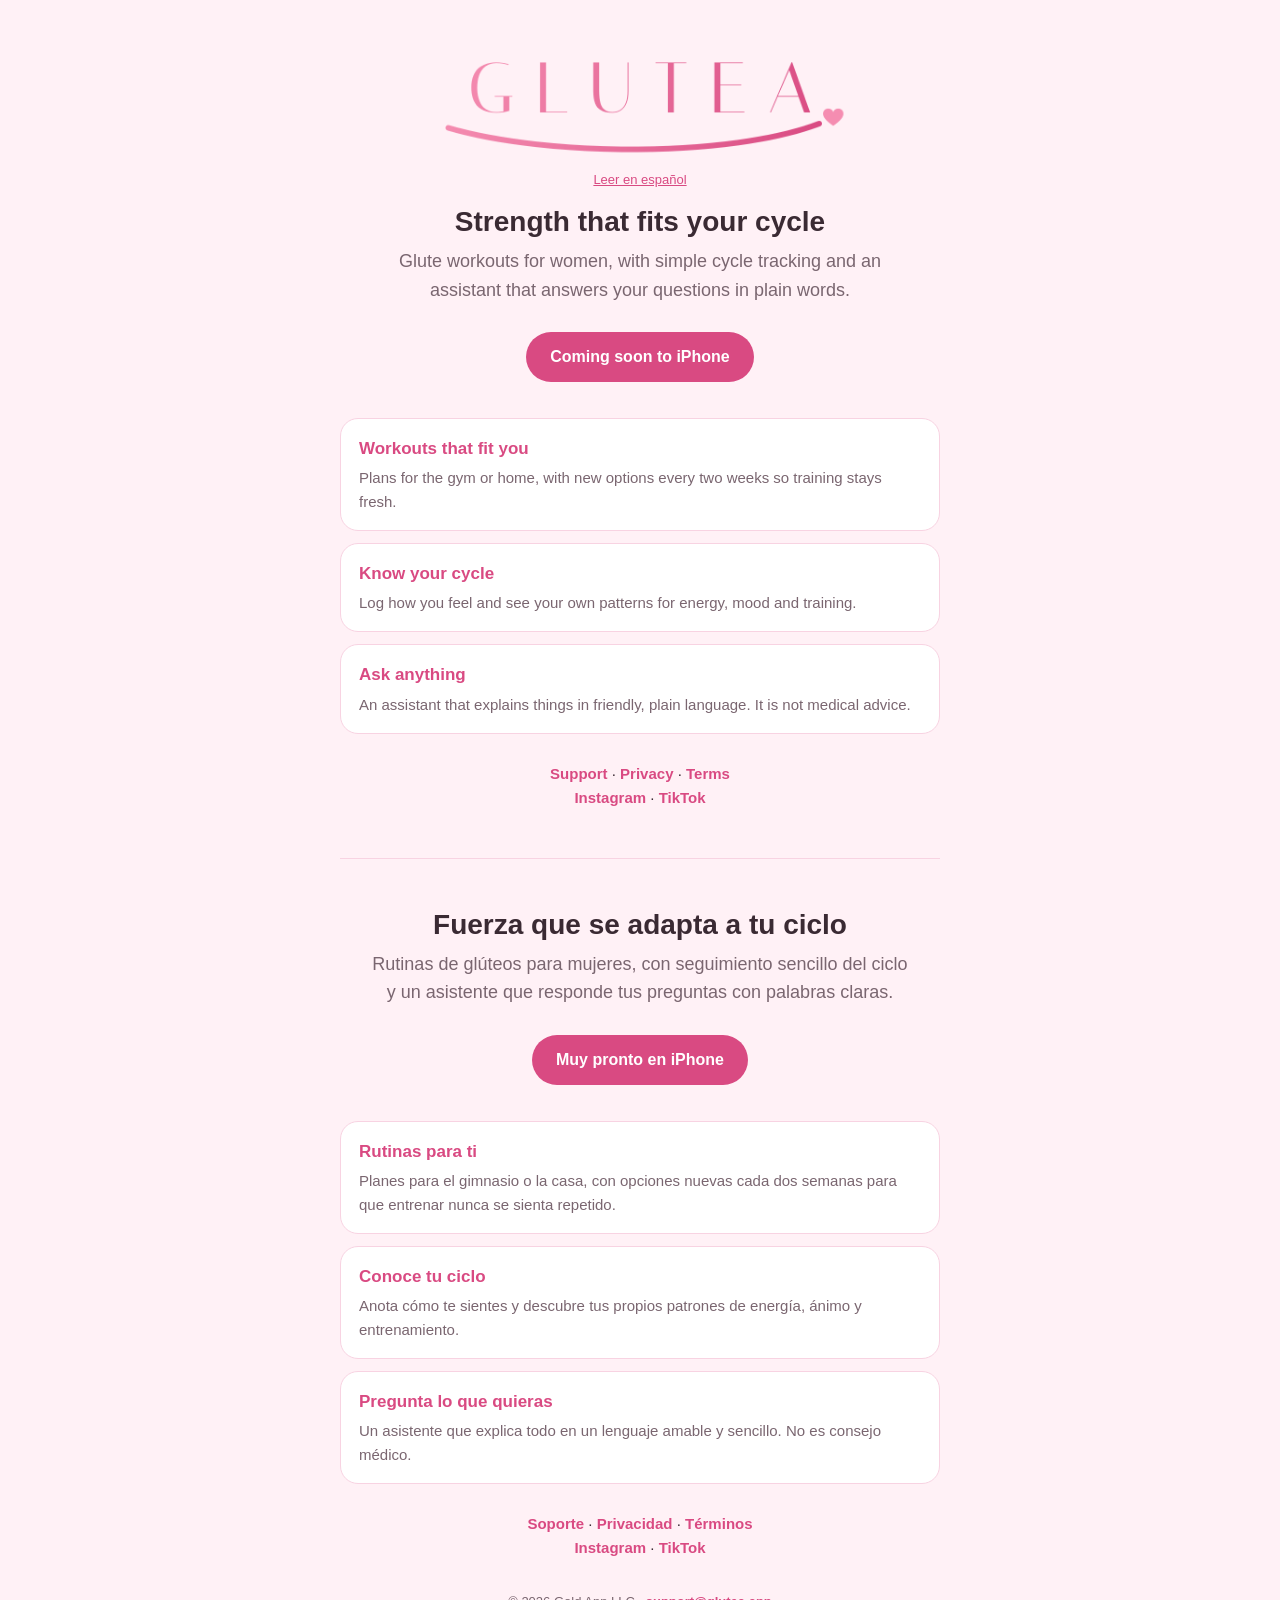
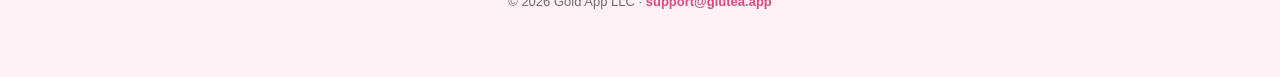
==== index.html @ 40b18356 "Glutea website: landing page, privacy, terms, support Co-Authored-By: Claude Sonnet 5.5 <noreply@ant" ====
<!DOCTYPE html>
<html lang="en">
<head>
<meta charset="utf-8">
<meta name="viewport" content="width=device-width, initial-scale=1">
<title>Glutea · Strength that fits your cycle</title>
<meta name="description" content="Glutea is a glute training app for women, with workouts that fit your cycle, simple tracking and an assistant for your questions. Coming soon to iPhone.">
<link rel="icon" href="/assets/favicon.png">
<link rel="apple-touch-icon" href="/assets/icon.png">
<meta property="og:title" content="Glutea">
<meta property="og:description" content="Strength that fits your cycle. Coming soon to iPhone.">
<meta property="og:image" content="/assets/icon.png">
<style>
  :root { --bg: #FFF1F6; --card: #FFFFFF; --ink: #3A2A33; --muted: #7A6670; --pink: #D94A82; --soft: #F8D3E2; }
  @media (prefers-color-scheme: dark) { :root { --bg: #1B1015; --card: #26161D; --ink: #F7E8EF; --muted: #BFA3B0; --pink: #F58DB1; --soft: #4A2837; } }
  * { box-sizing: border-box; }
  body { margin: 0; background: var(--bg); color: var(--ink); font-family: -apple-system, Helvetica, Arial, sans-serif; line-height: 1.6; }
  main { max-width: 640px; margin: 0 auto; padding: 40px 20px 64px; text-align: center; }
  .logo { width: min(420px, 100%); height: auto; margin: 8px auto 4px; display: block; }
  h1 { font-size: 28px; line-height: 1.25; margin: 12px 0 8px; }
  .lead { color: var(--muted); font-size: 18px; margin: 0 auto 28px; max-width: 30em; }
  .soon { display: inline-block; background: var(--pink); color: #fff; font-weight: 700; padding: 12px 24px; border-radius: 999px; }
  .cards { display: grid; gap: 12px; margin: 36px 0 12px; text-align: left; }
  .card { background: var(--card); border: 1px solid var(--soft); border-radius: 18px; padding: 16px 18px; }
  .card h3 { margin: 0 0 4px; font-size: 17px; color: var(--pink); }
  .card p { margin: 0; color: var(--muted); font-size: 15px; }
  .links { margin-top: 28px; font-size: 15px; }
  .links a, footer a { color: var(--pink); text-decoration: none; font-weight: 600; }
  .links a:hover, footer a:hover { text-decoration: underline; }
  hr { border: none; border-top: 1px solid var(--soft); margin: 48px 0; }
  footer { margin-top: 32px; color: var(--muted); font-size: 13px; }
  .small { color: var(--muted); font-size: 13px; margin-top: 10px; }
</style>
</head>
<body>
<main>
<img class="logo" src="/assets/wordmark.png" alt="Glutea">
<p class="small"><a href="#es" style="color:var(--pink)">Leer en español</a></p>
<h1>Strength that fits your cycle</h1>
<p class="lead">Glute workouts for women, with simple cycle tracking and an assistant that answers your questions in plain words.</p>
<span class="soon">Coming soon to iPhone</span>

<div class="cards">
  <div class="card"><h3>Workouts that fit you</h3><p>Plans for the gym or home, with new options every two weeks so training stays fresh.</p></div>
  <div class="card"><h3>Know your cycle</h3><p>Log how you feel and see your own patterns for energy, mood and training.</p></div>
  <div class="card"><h3>Ask anything</h3><p>An assistant that explains things in friendly, plain language. It is not medical advice.</p></div>
</div>

<div class="links">
  <a href="/support/">Support</a> · <a href="/privacy/">Privacy</a> · <a href="/terms/">Terms</a><br>
  <a href="https://www.instagram.com/glutea.app/">Instagram</a> · <a href="https://www.tiktok.com/@glutea.app">TikTok</a>
</div>

<hr>

<div id="es">
<h1>Fuerza que se adapta a tu ciclo</h1>
<p class="lead">Rutinas de glúteos para mujeres, con seguimiento sencillo del ciclo y un asistente que responde tus preguntas con palabras claras.</p>
<span class="soon">Muy pronto en iPhone</span>

<div class="cards">
  <div class="card"><h3>Rutinas para ti</h3><p>Planes para el gimnasio o la casa, con opciones nuevas cada dos semanas para que entrenar nunca se sienta repetido.</p></div>
  <div class="card"><h3>Conoce tu ciclo</h3><p>Anota cómo te sientes y descubre tus propios patrones de energía, ánimo y entrenamiento.</p></div>
  <div class="card"><h3>Pregunta lo que quieras</h3><p>Un asistente que explica todo en un lenguaje amable y sencillo. No es consejo médico.</p></div>
</div>

<div class="links">
  <a href="/support/">Soporte</a> · <a href="/privacy/">Privacidad</a> · <a href="/terms/">Términos</a><br>
  <a href="https://www.instagram.com/glutea.app/">Instagram</a> · <a href="https://www.tiktok.com/@glutea.app">TikTok</a>
</div>
</div>

<footer>© 2026 Gold App LLC · <a href="mailto:support@glutea.app">support@glutea.app</a></footer>
</main>
</body>
</html>
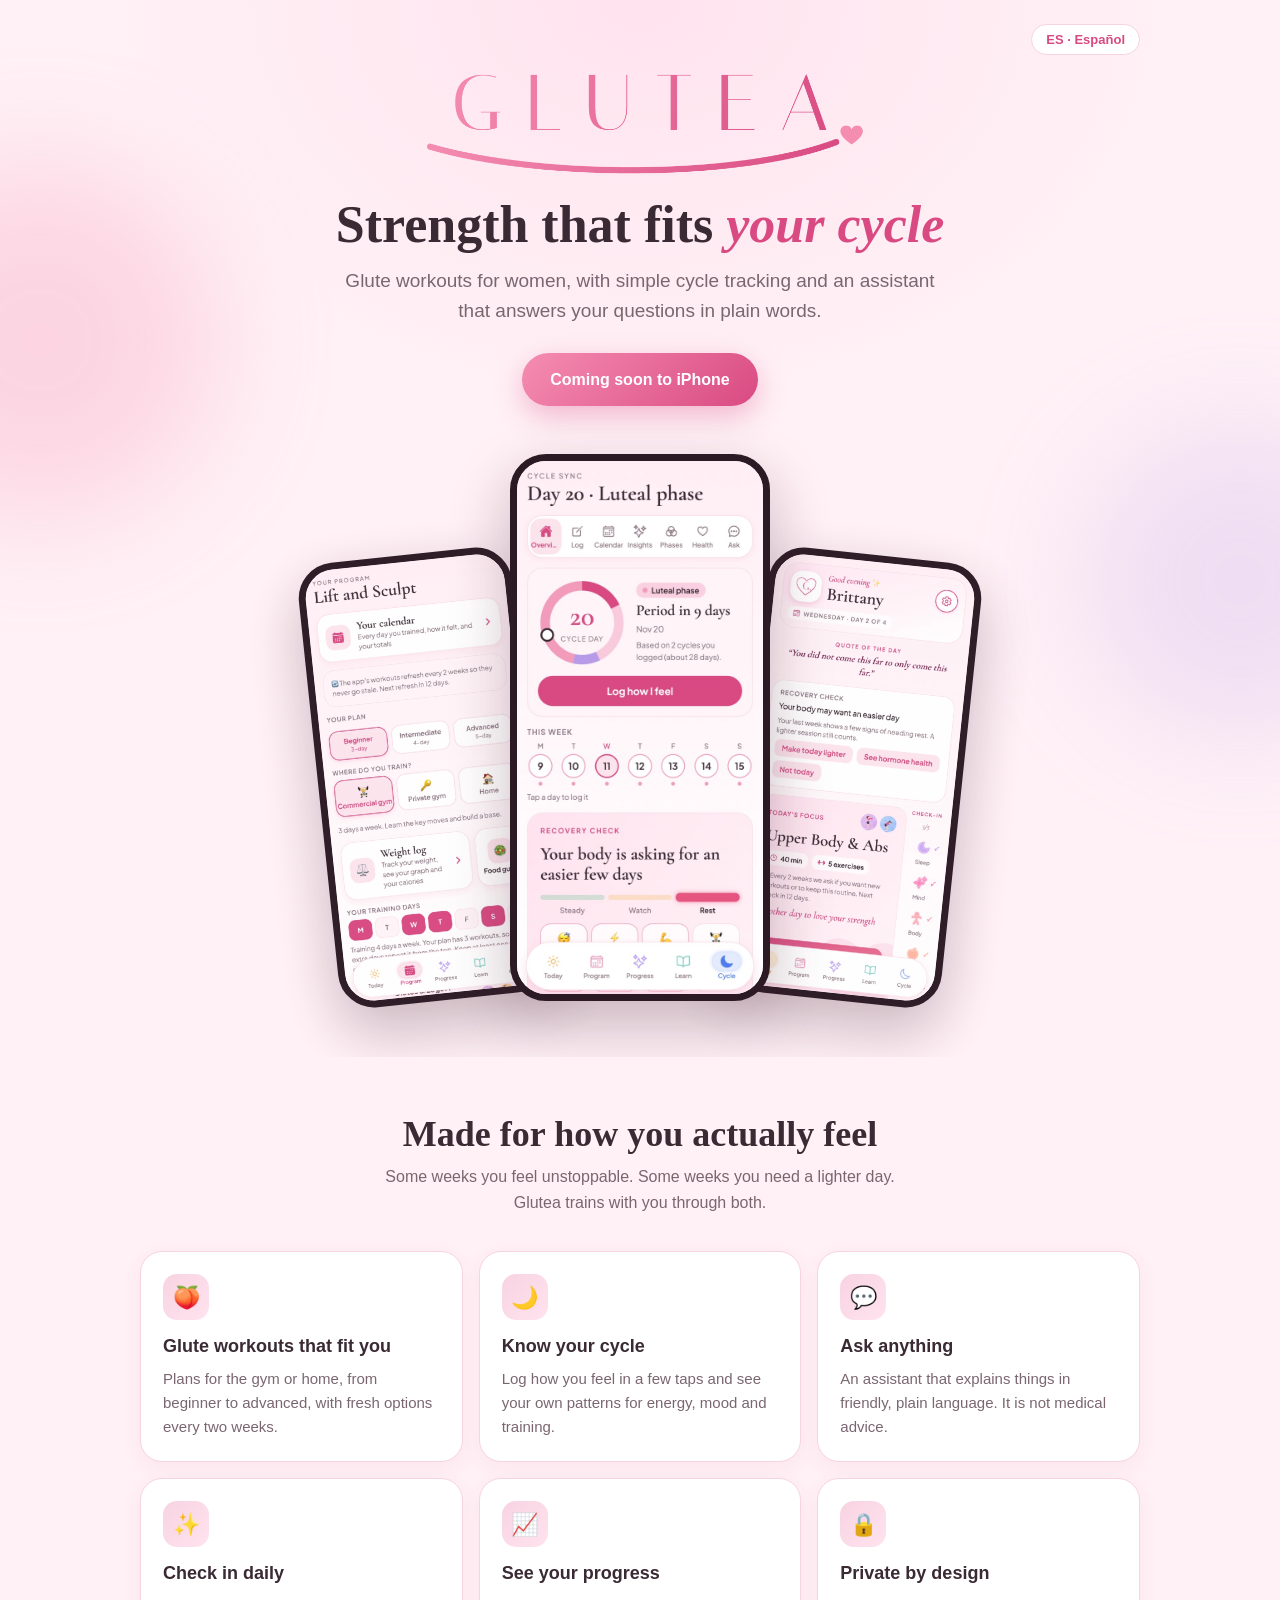
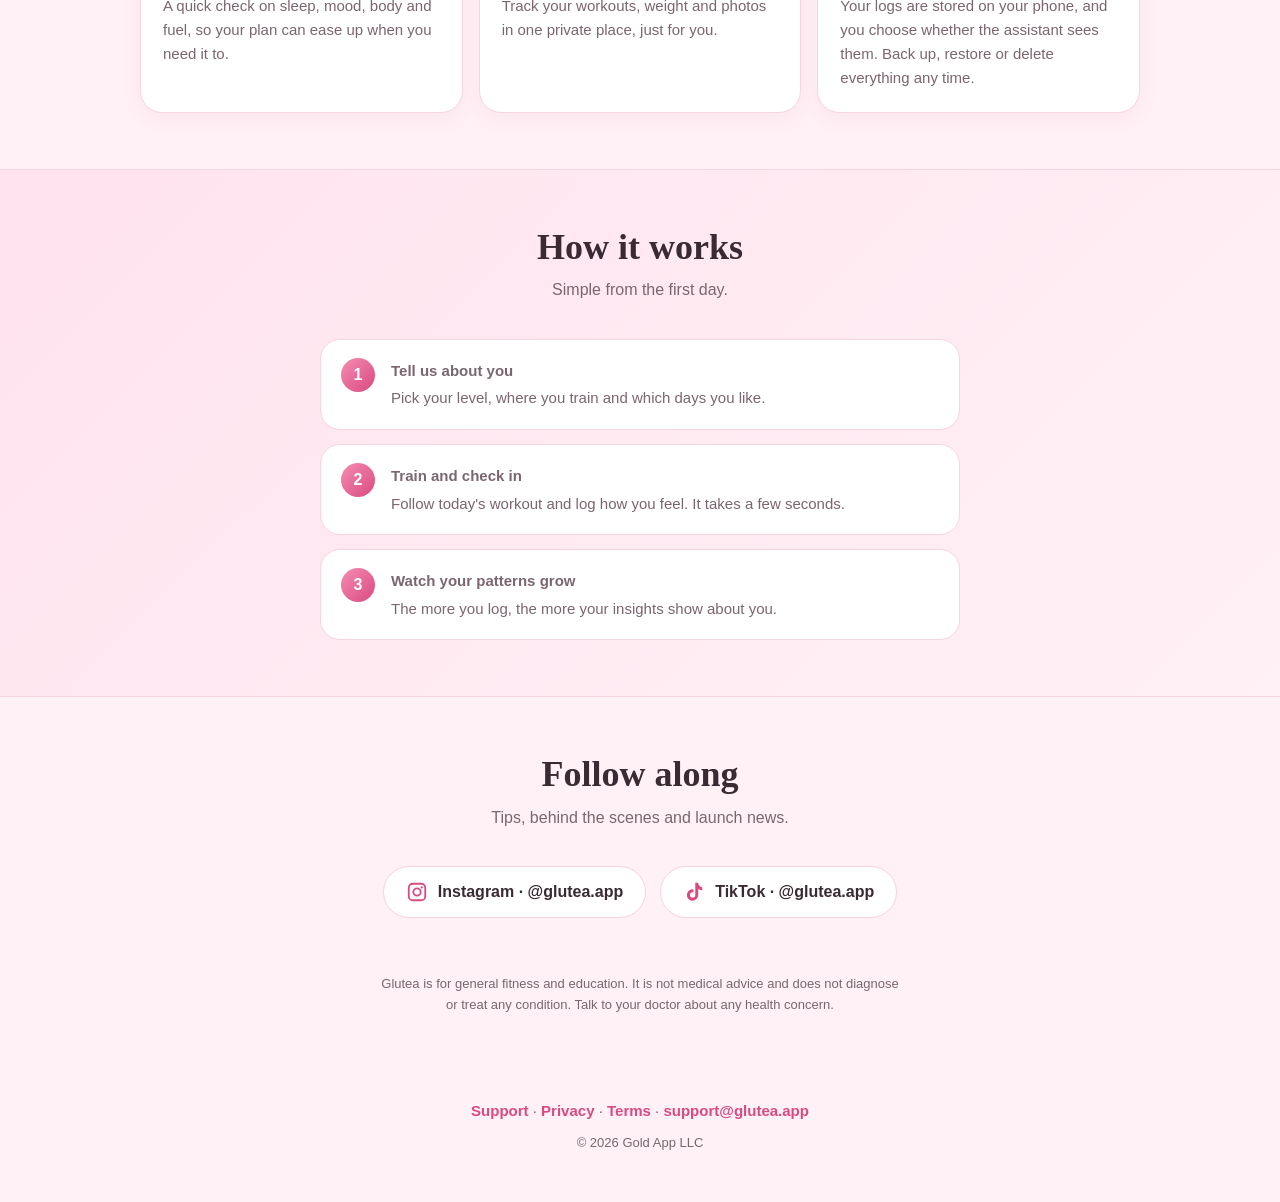
==== commit 9d6ce602: "Redesign landing page: phones, features, how it works, social handles, EN/ES toggle Co-Authored-By: " ====
--- a/index.html
+++ b/index.html
@@ -7,70 +7,166 @@
 <meta name="description" content="Glutea is a glute training app for women, with workouts that fit your cycle, simple tracking and an assistant for your questions. Coming soon to iPhone.">
 <link rel="icon" href="/assets/favicon.png">
 <link rel="apple-touch-icon" href="/assets/icon.png">
-<meta property="og:title" content="Glutea">
-<meta property="og:description" content="Strength that fits your cycle. Coming soon to iPhone.">
-<meta property="og:image" content="/assets/icon.png">
+<meta property="og:title" content="Glutea · Strength that fits your cycle">
+<meta property="og:description" content="Glute workouts that fit your cycle. Coming soon to iPhone.">
+<meta property="og:image" content="https://glutea.app/assets/icon.png">
 <style>
-  :root { --bg: #FFF1F6; --card: #FFFFFF; --ink: #3A2A33; --muted: #7A6670; --pink: #D94A82; --soft: #F8D3E2; }
-  @media (prefers-color-scheme: dark) { :root { --bg: #1B1015; --card: #26161D; --ink: #F7E8EF; --muted: #BFA3B0; --pink: #F58DB1; --soft: #4A2837; } }
+  :root { --bg: #FFF1F6; --bg2: #FFE3EE; --card: #FFFFFF; --ink: #3A2A33; --muted: #7A6670; --pink: #D94A82; --pink2: #F58DB1; --soft: #F8D3E2; --gold: #F2B84B; --frame: #2B1A24; }
+  @media (prefers-color-scheme: dark) { :root { --bg: #1B1015; --bg2: #2A1620; --card: #26161D; --ink: #F7E8EF; --muted: #BFA3B0; --pink: #F58DB1; --pink2: #D94A82; --soft: #4A2837; --frame: #0E070A; } }
   * { box-sizing: border-box; }
-  body { margin: 0; background: var(--bg); color: var(--ink); font-family: -apple-system, Helvetica, Arial, sans-serif; line-height: 1.6; }
-  main { max-width: 640px; margin: 0 auto; padding: 40px 20px 64px; text-align: center; }
-  .logo { width: min(420px, 100%); height: auto; margin: 8px auto 4px; display: block; }
-  h1 { font-size: 28px; line-height: 1.25; margin: 12px 0 8px; }
-  .lead { color: var(--muted); font-size: 18px; margin: 0 auto 28px; max-width: 30em; }
-  .soon { display: inline-block; background: var(--pink); color: #fff; font-weight: 700; padding: 12px 24px; border-radius: 999px; }
-  .cards { display: grid; gap: 12px; margin: 36px 0 12px; text-align: left; }
-  .card { background: var(--card); border: 1px solid var(--soft); border-radius: 18px; padding: 16px 18px; }
-  .card h3 { margin: 0 0 4px; font-size: 17px; color: var(--pink); }
+  html { scroll-behavior: smooth; }
+  body { margin: 0; background: var(--bg); color: var(--ink); font-family: -apple-system, Helvetica, Arial, sans-serif; line-height: 1.6; overflow-x: hidden; }
+  [data-lang="en"] [data-es], [data-lang="es"] [data-en] { display: none !important; }
+  a { color: var(--pink); text-decoration: none; font-weight: 600; }
+  a:hover { text-decoration: underline; }
+  .wrap { max-width: 1040px; margin: 0 auto; padding: 0 20px; }
+
+  .top { display: flex; justify-content: flex-end; padding: 16px 0 0; }
+  .lang { border: 1.5px solid var(--soft); background: var(--card); color: var(--pink); font-weight: 700; font-size: 13px; padding: 7px 14px; border-radius: 999px; cursor: pointer; }
+
+  /* hero */
+  .hero { position: relative; overflow: hidden; text-align: center; padding: 8px 0 56px; background: radial-gradient(60% 55% at 50% 0%, var(--bg2) 0%, transparent 70%); }
+  .hero::before, .hero::after { content: ""; position: absolute; z-index: 0; border-radius: 50%; filter: blur(60px); opacity: .55; pointer-events: none; }
+  .hero::before { width: 360px; height: 360px; background: var(--pink2); left: -140px; top: 160px; opacity: .28; }
+  .hero::after { width: 320px; height: 320px; background: #B89BE8; right: -120px; top: 420px; opacity: .22; }
+  .hero > * { position: relative; z-index: 1; }
+  .wordmark { width: min(460px, 88%); height: auto; display: block; margin: 4px auto 0; }
+  h1 { font-family: "Iowan Old Style", Georgia, "Times New Roman", serif; font-weight: 600; font-size: clamp(32px, 6vw, 52px); line-height: 1.12; margin: 14px auto 12px; max-width: 14em; }
+  h1 em { color: var(--pink); font-style: italic; }
+  .lead { color: var(--muted); font-size: 19px; max-width: 32em; margin: 0 auto 26px; }
+  .soon { display: inline-block; background: linear-gradient(135deg, var(--pink2), var(--pink)); color: #fff; font-weight: 700; padding: 14px 28px; border-radius: 999px; box-shadow: 0 10px 28px rgba(217, 74, 130, .35); }
+  .soon small { display: block; font-weight: 500; opacity: .9; font-size: 12px; }
+
+  /* phones */
+  .phones { display: flex; justify-content: center; align-items: flex-end; gap: 0; margin: 48px auto 0; }
+  .phone { position: relative; width: min(30vw, 260px); border: 7px solid var(--frame); border-radius: 36px; overflow: hidden; background: var(--bg); box-shadow: 0 24px 60px rgba(60, 20, 40, .28); }
+  .phone img { display: block; width: 100%; height: auto; }
+  .phone.side { width: min(25vw, 214px); opacity: .98; }
+  .phone.left { transform: translateX(22px) rotate(-6deg); }
+  .phone.right { transform: translateX(-22px) rotate(6deg); }
+  .phone.mid { z-index: 2; }
+  .float { animation: float 7s ease-in-out infinite; }
+  @keyframes float { 0%, 100% { translate: 0 0; } 50% { translate: 0 -10px; } }
+
+  .hearts { position: absolute; inset: 0; overflow: hidden; pointer-events: none; z-index: 0; }
+  .hearts span { position: absolute; bottom: -30px; color: var(--pink2); opacity: 0; font-size: 18px; animation: rise 12s linear infinite; }
+  .hearts span:nth-child(1) { left: 8%; animation-delay: 0s; } .hearts span:nth-child(2) { left: 22%; animation-delay: 3s; font-size: 14px; }
+  .hearts span:nth-child(3) { left: 40%; animation-delay: 7s; font-size: 22px; } .hearts span:nth-child(4) { left: 62%; animation-delay: 2s; }
+  .hearts span:nth-child(5) { left: 78%; animation-delay: 5s; font-size: 15px; } .hearts span:nth-child(6) { left: 92%; animation-delay: 9s; }
+  @keyframes rise { 0% { transform: translateY(0) rotate(-8deg); opacity: 0; } 15% { opacity: .5; } 100% { transform: translateY(-640px) rotate(10deg); opacity: 0; } }
+
+  /* sections */
+  section { padding: 56px 0; }
+  h2 { font-family: "Iowan Old Style", Georgia, serif; font-weight: 600; font-size: clamp(26px, 4.4vw, 36px); line-height: 1.2; text-align: center; margin: 0 0 8px; }
+  .sub { text-align: center; color: var(--muted); margin: 0 auto 36px; max-width: 32em; }
+  .grid { display: grid; grid-template-columns: repeat(auto-fit, minmax(240px, 1fr)); gap: 16px; }
+  .card { background: var(--card); border: 1px solid var(--soft); border-radius: 22px; padding: 22px; box-shadow: 0 6px 20px rgba(217, 74, 130, .07); transition: transform .25s ease, box-shadow .25s ease; }
+  .card:hover { transform: translateY(-4px); box-shadow: 0 14px 30px rgba(217, 74, 130, .16); }
+  .ico { width: 46px; height: 46px; border-radius: 14px; display: grid; place-items: center; background: linear-gradient(135deg, var(--soft), var(--bg2)); font-size: 22px; margin-bottom: 12px; }
+  .card h3 { margin: 0 0 6px; font-size: 18px; }
   .card p { margin: 0; color: var(--muted); font-size: 15px; }
-  .links { margin-top: 28px; font-size: 15px; }
-  .links a, footer a { color: var(--pink); text-decoration: none; font-weight: 600; }
-  .links a:hover, footer a:hover { text-decoration: underline; }
-  hr { border: none; border-top: 1px solid var(--soft); margin: 48px 0; }
-  footer { margin-top: 32px; color: var(--muted); font-size: 13px; }
-  .small { color: var(--muted); font-size: 13px; margin-top: 10px; }
+
+  .steps { counter-reset: s; display: grid; gap: 14px; max-width: 640px; margin: 0 auto; }
+  .step { display: flex; gap: 16px; align-items: flex-start; background: var(--card); border: 1px solid var(--soft); border-radius: 20px; padding: 18px 20px; }
+  .step::before { counter-increment: s; content: counter(s); flex: none; width: 34px; height: 34px; border-radius: 50%; display: grid; place-items: center; background: linear-gradient(135deg, var(--pink2), var(--pink)); color: #fff; font-weight: 700; }
+  .step b { display: block; margin-bottom: 2px; }
+  .step span { color: var(--muted); font-size: 15px; }
+
+  .band { background: linear-gradient(135deg, var(--bg2), var(--bg)); border-top: 1px solid var(--soft); border-bottom: 1px solid var(--soft); }
+  .social { display: flex; justify-content: center; flex-wrap: wrap; gap: 14px; margin-top: 8px; }
+  .chip { display: inline-flex; align-items: center; gap: 10px; background: var(--card); border: 1.5px solid var(--soft); border-radius: 999px; padding: 12px 22px; color: var(--ink); font-weight: 700; transition: transform .2s, border-color .2s; }
+  .chip:hover { transform: translateY(-2px); border-color: var(--pink); text-decoration: none; }
+  .chip svg { width: 22px; height: 22px; fill: var(--pink); }
+  .note { text-align: center; color: var(--muted); font-size: 13px; max-width: 40em; margin: 0 auto; }
+
+  footer { text-align: center; padding: 28px 20px 48px; color: var(--muted); font-size: 13px; }
+  footer .links { margin-bottom: 10px; font-size: 15px; }
+
+  .reveal { opacity: 0; transform: translateY(22px); transition: opacity .7s ease, transform .7s ease; }
+  .reveal.in { opacity: 1; transform: none; }
+  @media (prefers-reduced-motion: reduce) { .float, .hearts span { animation: none !important; } .reveal { opacity: 1; transform: none; transition: none; } html { scroll-behavior: auto; } }
+  @media (max-width: 560px) { .phone { width: 36vw; border-width: 5px; border-radius: 26px; } .phone.side { width: 28vw; } .phone.left { transform: translateX(14px) rotate(-5deg); } .phone.right { transform: translateX(-14px) rotate(5deg); } .lead { font-size: 17px; } }
 </style>
 </head>
-<body>
-<main>
-<img class="logo" src="/assets/wordmark.png" alt="Glutea">
-<p class="small"><a href="#es" style="color:var(--pink)">Leer en español</a></p>
-<h1>Strength that fits your cycle</h1>
-<p class="lead">Glute workouts for women, with simple cycle tracking and an assistant that answers your questions in plain words.</p>
-<span class="soon">Coming soon to iPhone</span>
+<body data-lang="en">
 
-<div class="cards">
-  <div class="card"><h3>Workouts that fit you</h3><p>Plans for the gym or home, with new options every two weeks so training stays fresh.</p></div>
-  <div class="card"><h3>Know your cycle</h3><p>Log how you feel and see your own patterns for energy, mood and training.</p></div>
-  <div class="card"><h3>Ask anything</h3><p>An assistant that explains things in friendly, plain language. It is not medical advice.</p></div>
+<div class="hero">
+  <div class="hearts" aria-hidden="true"><span>♥</span><span>♥</span><span>♥</span><span>♥</span><span>♥</span><span>♥</span></div>
+  <div class="wrap">
+    <div class="top"><button class="lang" id="lang" type="button" aria-label="Change language">ES · Español</button></div>
+    <img class="wordmark" src="/assets/wordmark.png" alt="Glutea">
+    <h1><span data-en>Strength that fits <em>your cycle</em></span><span data-es>Fuerza que se adapta a <em>tu ciclo</em></span></h1>
+    <p class="lead"><span data-en>Glute workouts for women, with simple cycle tracking and an assistant that answers your questions in plain words.</span><span data-es>Rutinas de glúteos para mujeres, con seguimiento sencillo del ciclo y un asistente que responde tus preguntas con palabras claras.</span></p>
+    <span class="soon"><span data-en>Coming soon to iPhone</span><span data-es>Muy pronto en iPhone</span></span>
+
+    <div class="phones">
+      <div class="phone side left float" style="animation-delay:.6s"><img data-en src="/assets/shots/program.jpg" alt="The Glutea program screen"><img data-es src="/assets/shots/program-es.jpg" alt="La pantalla de programa de Glutea"></div>
+      <div class="phone mid float"><img data-en src="/assets/shots/cycle.jpg" alt="The Glutea cycle screen showing the day and phase"><img data-es src="/assets/shots/cycle-es.jpg" alt="La pantalla del ciclo de Glutea con el día y la fase"></div>
+      <div class="phone side right float" style="animation-delay:1.2s"><img data-en src="/assets/shots/today.jpg" alt="The Glutea Today screen"><img data-es src="/assets/shots/today-es.jpg" alt="La pantalla de hoy de Glutea"></div>
+    </div>
+  </div>
 </div>
 
-<div class="links">
-  <a href="/support/">Support</a> · <a href="/privacy/">Privacy</a> · <a href="/terms/">Terms</a><br>
-  <a href="https://www.instagram.com/glutea.app/">Instagram</a> · <a href="https://www.tiktok.com/@glutea.app">TikTok</a>
-</div>
+<section>
+  <div class="wrap">
+    <h2 class="reveal"><span data-en>Made for how you actually feel</span><span data-es>Hecha para cómo te sientes de verdad</span></h2>
+    <p class="sub reveal"><span data-en>Some weeks you feel unstoppable. Some weeks you need a lighter day. Glutea trains with you through both.</span><span data-es>Hay semanas en que te sientes imparable y otras en que necesitas un día más suave. Glutea entrena contigo en ambas.</span></p>
+    <div class="grid">
+      <div class="card reveal"><div class="ico">🍑</div><h3><span data-en>Glute workouts that fit you</span><span data-es>Rutinas de glúteos para ti</span></h3><p><span data-en>Plans for the gym or home, from beginner to advanced, with fresh options every two weeks.</span><span data-es>Planes para el gimnasio o la casa, de principiante a avanzado, con opciones nuevas cada dos semanas.</span></p></div>
+      <div class="card reveal"><div class="ico">🌙</div><h3><span data-en>Know your cycle</span><span data-es>Conoce tu ciclo</span></h3><p><span data-en>Log how you feel in a few taps and see your own patterns for energy, mood and training.</span><span data-es>Anota cómo te sientes en unos toques y descubre tus propios patrones de energía, ánimo y entrenamiento.</span></p></div>
+      <div class="card reveal"><div class="ico">💬</div><h3><span data-en>Ask anything</span><span data-es>Pregunta lo que quieras</span></h3><p><span data-en>An assistant that explains things in friendly, plain language. It is not medical advice.</span><span data-es>Un asistente que explica todo en un lenguaje amable y sencillo. No es consejo médico.</span></p></div>
+      <div class="card reveal"><div class="ico">✨</div><h3><span data-en>Check in daily</span><span data-es>Revisa tu día</span></h3><p><span data-en>A quick check on sleep, mood, body and fuel, so your plan can ease up when you need it to.</span><span data-es>Un repaso rápido de sueño, ánimo, cuerpo y comida, para que tu plan baje el ritmo cuando lo necesites.</span></p></div>
+      <div class="card reveal"><div class="ico">📈</div><h3><span data-en>See your progress</span><span data-es>Mira tu progreso</span></h3><p><span data-en>Track your workouts, weight and photos in one private place, just for you.</span><span data-es>Sigue tus entrenamientos, tu peso y tus fotos en un lugar privado, solo para ti.</span></p></div>
+      <div class="card reveal"><div class="ico">🔒</div><h3><span data-en>Private by design</span><span data-es>Privada por diseño</span></h3><p><span data-en>Your logs are stored on your phone, and you choose whether the assistant sees them. Back up, restore or delete everything any time.</span><span data-es>Tus registros se guardan en tu teléfono y tú decides si el asistente los ve. Respalda, restaura o borra todo cuando quieras.</span></p></div>
+    </div>
+  </div>
+</section>
 
-<hr>
+<section class="band">
+  <div class="wrap">
+    <h2 class="reveal"><span data-en>How it works</span><span data-es>Cómo funciona</span></h2>
+    <p class="sub reveal"><span data-en>Simple from the first day.</span><span data-es>Sencilla desde el primer día.</span></p>
+    <div class="steps">
+      <div class="step reveal"><div><b><span data-en>Tell us about you</span><span data-es>Cuéntanos de ti</span></b><span><span data-en>Pick your level, where you train and which days you like.</span><span data-es>Elige tu nivel, dónde entrenas y qué días prefieres.</span></span></div></div>
+      <div class="step reveal"><div><b><span data-en>Train and check in</span><span data-es>Entrena y revisa tu día</span></b><span><span data-en>Follow today's workout and log how you feel. It takes a few seconds.</span><span data-es>Sigue el entrenamiento de hoy y anota cómo te sientes. Toma unos segundos.</span></span></div></div>
+      <div class="step reveal"><div><b><span data-en>Watch your patterns grow</span><span data-es>Mira crecer tus patrones</span></b><span><span data-en>The more you log, the more your insights show about you.</span><span data-es>Mientras más anotas, más te muestran tus resultados.</span></span></div></div>
+    </div>
+  </div>
+</section>
 
-<div id="es">
-<h1>Fuerza que se adapta a tu ciclo</h1>
-<p class="lead">Rutinas de glúteos para mujeres, con seguimiento sencillo del ciclo y un asistente que responde tus preguntas con palabras claras.</p>
-<span class="soon">Muy pronto en iPhone</span>
+<section>
+  <div class="wrap">
+    <h2 class="reveal"><span data-en>Follow along</span><span data-es>Síguenos</span></h2>
+    <p class="sub reveal"><span data-en>Tips, behind the scenes and launch news.</span><span data-es>Consejos, detrás de cámaras y noticias del lanzamiento.</span></p>
+    <div class="social reveal">
+      <a class="chip" href="https://www.instagram.com/glutea.app/" aria-label="Instagram @glutea.app"><svg viewBox="0 0 24 24" aria-hidden="true"><path d="M7.5 2h9A5.5 5.5 0 0 1 22 7.5v9a5.5 5.5 0 0 1-5.5 5.5h-9A5.5 5.5 0 0 1 2 16.5v-9A5.5 5.5 0 0 1 7.5 2Zm0 2A3.5 3.5 0 0 0 4 7.5v9A3.5 3.5 0 0 0 7.5 20h9a3.5 3.5 0 0 0 3.5-3.5v-9A3.5 3.5 0 0 0 16.5 4h-9ZM12 7a5 5 0 1 1 0 10 5 5 0 0 1 0-10Zm0 2a3 3 0 1 0 0 6 3 3 0 0 0 0-6Zm5.2-3.2a1.2 1.2 0 1 1 0 2.4 1.2 1.2 0 0 1 0-2.4Z"/></svg>Instagram · @glutea.app</a>
+      <a class="chip" href="https://www.tiktok.com/@glutea.app" aria-label="TikTok @glutea.app"><svg viewBox="0 0 24 24" aria-hidden="true"><path d="M16.6 2h-3.2v13.2a2.9 2.9 0 1 1-2.9-2.9c.3 0 .6 0 .9.1V9.1a6.2 6.2 0 1 0 5.2 6.1V8.6a7.8 7.8 0 0 0 4.4 1.4V6.8a4.6 4.6 0 0 1-4.4-4.8Z"/></svg>TikTok · @glutea.app</a>
+    </div>
+  </div>
+</section>
 
-<div class="cards">
-  <div class="card"><h3>Rutinas para ti</h3><p>Planes para el gimnasio o la casa, con opciones nuevas cada dos semanas para que entrenar nunca se sienta repetido.</p></div>
-  <div class="card"><h3>Conoce tu ciclo</h3><p>Anota cómo te sientes y descubre tus propios patrones de energía, ánimo y entrenamiento.</p></div>
-  <div class="card"><h3>Pregunta lo que quieras</h3><p>Un asistente que explica todo en un lenguaje amable y sencillo. No es consejo médico.</p></div>
-</div>
+<section style="padding-top:0">
+  <div class="wrap"><p class="note"><span data-en>Glutea is for general fitness and education. It is not medical advice and does not diagnose or treat any condition. Talk to your doctor about any health concern.</span><span data-es>Glutea es para ejercicio general y educación. No es consejo médico y no diagnostica ni trata ninguna condición. Habla con tu médico sobre cualquier inquietud de salud.</span></p></div>
+</section>
 
-<div class="links">
-  <a href="/support/">Soporte</a> · <a href="/privacy/">Privacidad</a> · <a href="/terms/">Términos</a><br>
-  <a href="https://www.instagram.com/glutea.app/">Instagram</a> · <a href="https://www.tiktok.com/@glutea.app">TikTok</a>
-</div>
-</div>
+<footer>
+  <div class="links"><a href="/support/"><span data-en>Support</span><span data-es>Soporte</span></a> · <a href="/privacy/"><span data-en>Privacy</span><span data-es>Privacidad</span></a> · <a href="/terms/"><span data-en>Terms</span><span data-es>Términos</span></a> · <a href="mailto:support@glutea.app">support@glutea.app</a></div>
+  © 2026 Gold App LLC
+</footer>
 
-<footer>© 2026 Gold App LLC · <a href="mailto:support@glutea.app">support@glutea.app</a></footer>
-</main>
+<script>
+  (function () {
+    var body = document.body, btn = document.getElementById('lang');
+    function set(l) { body.setAttribute('data-lang', l); document.documentElement.lang = l; btn.textContent = l === 'en' ? 'ES · Español' : 'EN · English'; try { localStorage.setItem('glutea-lang', l); } catch (e) {} }
+    var saved = null; try { saved = localStorage.getItem('glutea-lang'); } catch (e) {}
+    set(saved || ((navigator.language || 'en').toLowerCase().indexOf('es') === 0 ? 'es' : 'en'));
+    btn.addEventListener('click', function () { set(body.getAttribute('data-lang') === 'en' ? 'es' : 'en'); });
+    var els = document.querySelectorAll('.reveal');
+    if ('IntersectionObserver' in window) {
+      var io = new IntersectionObserver(function (es) { es.forEach(function (e) { if (e.isIntersecting) { e.target.classList.add('in'); io.unobserve(e.target); } }); }, { threshold: 0.12 });
+      els.forEach(function (el) { io.observe(el); });
+    } else { els.forEach(function (el) { el.classList.add('in'); }); }
+  })();
+</script>
 </body>
 </html>
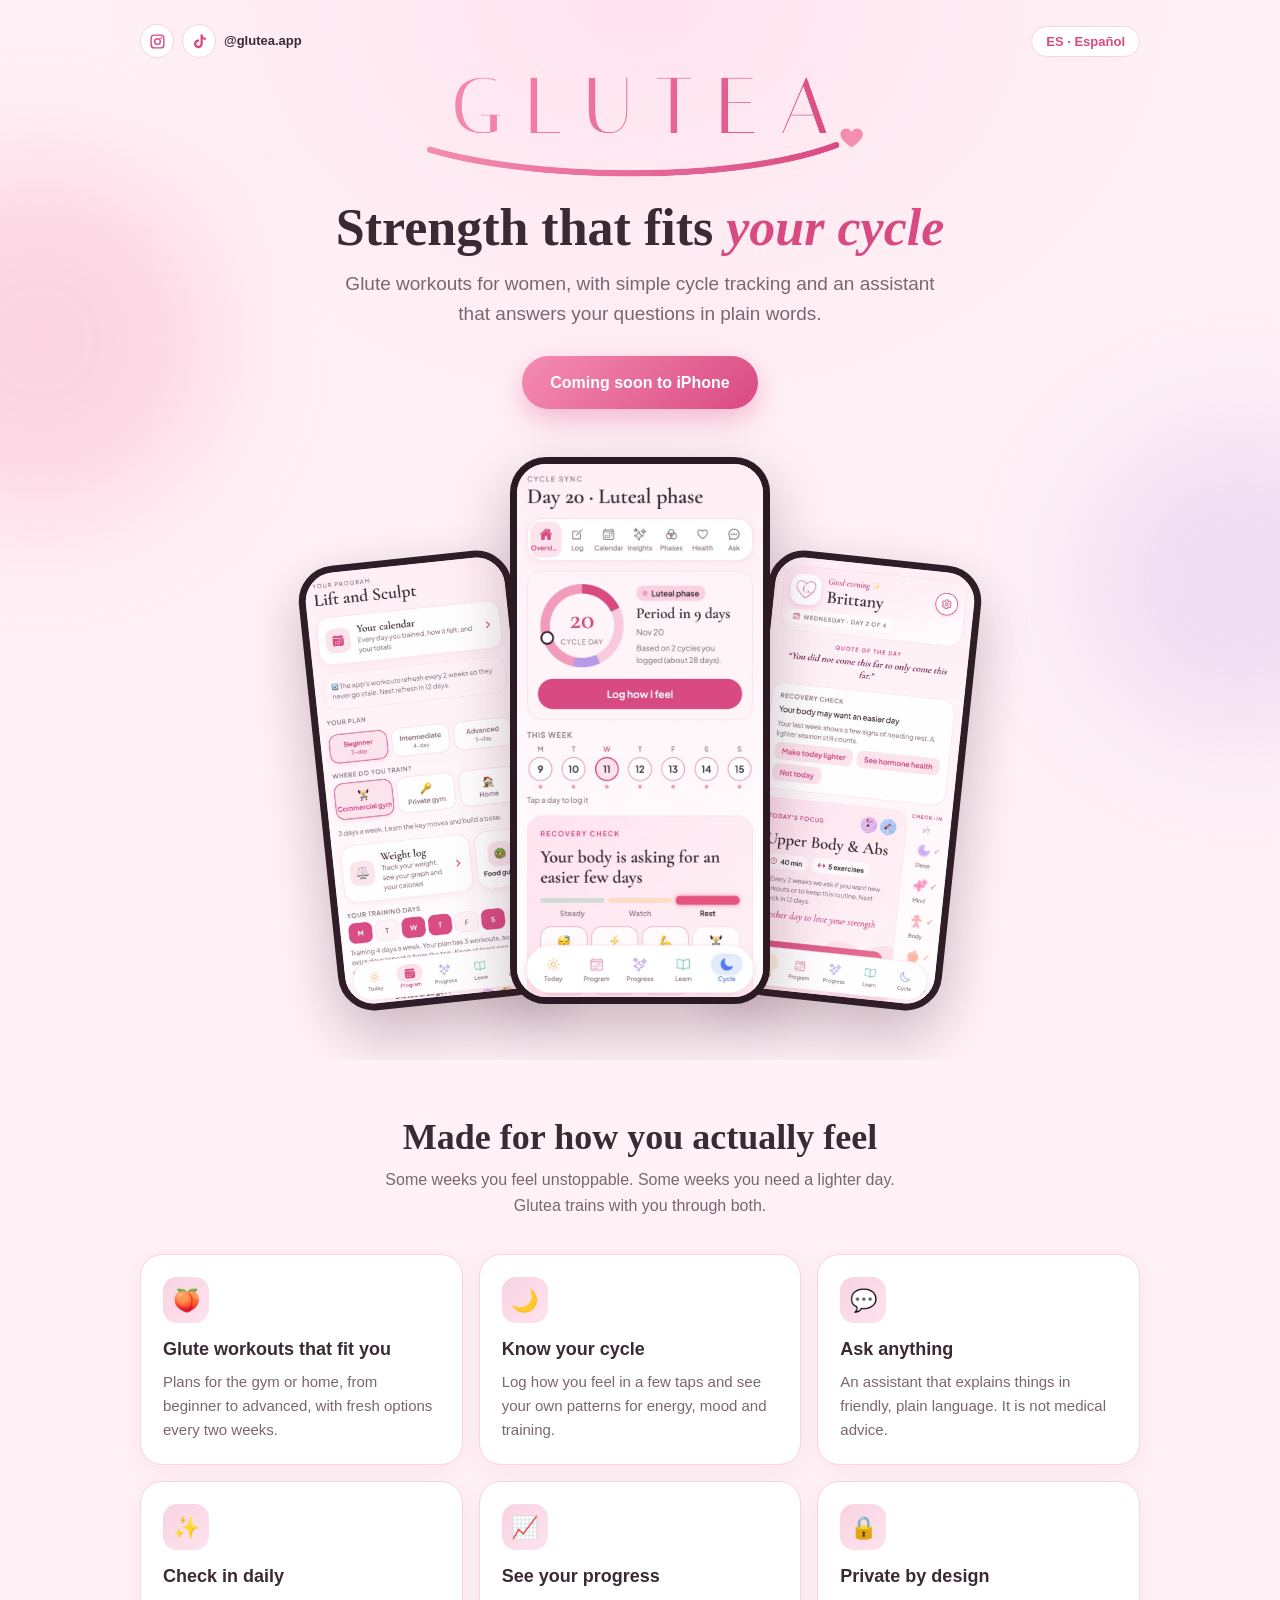
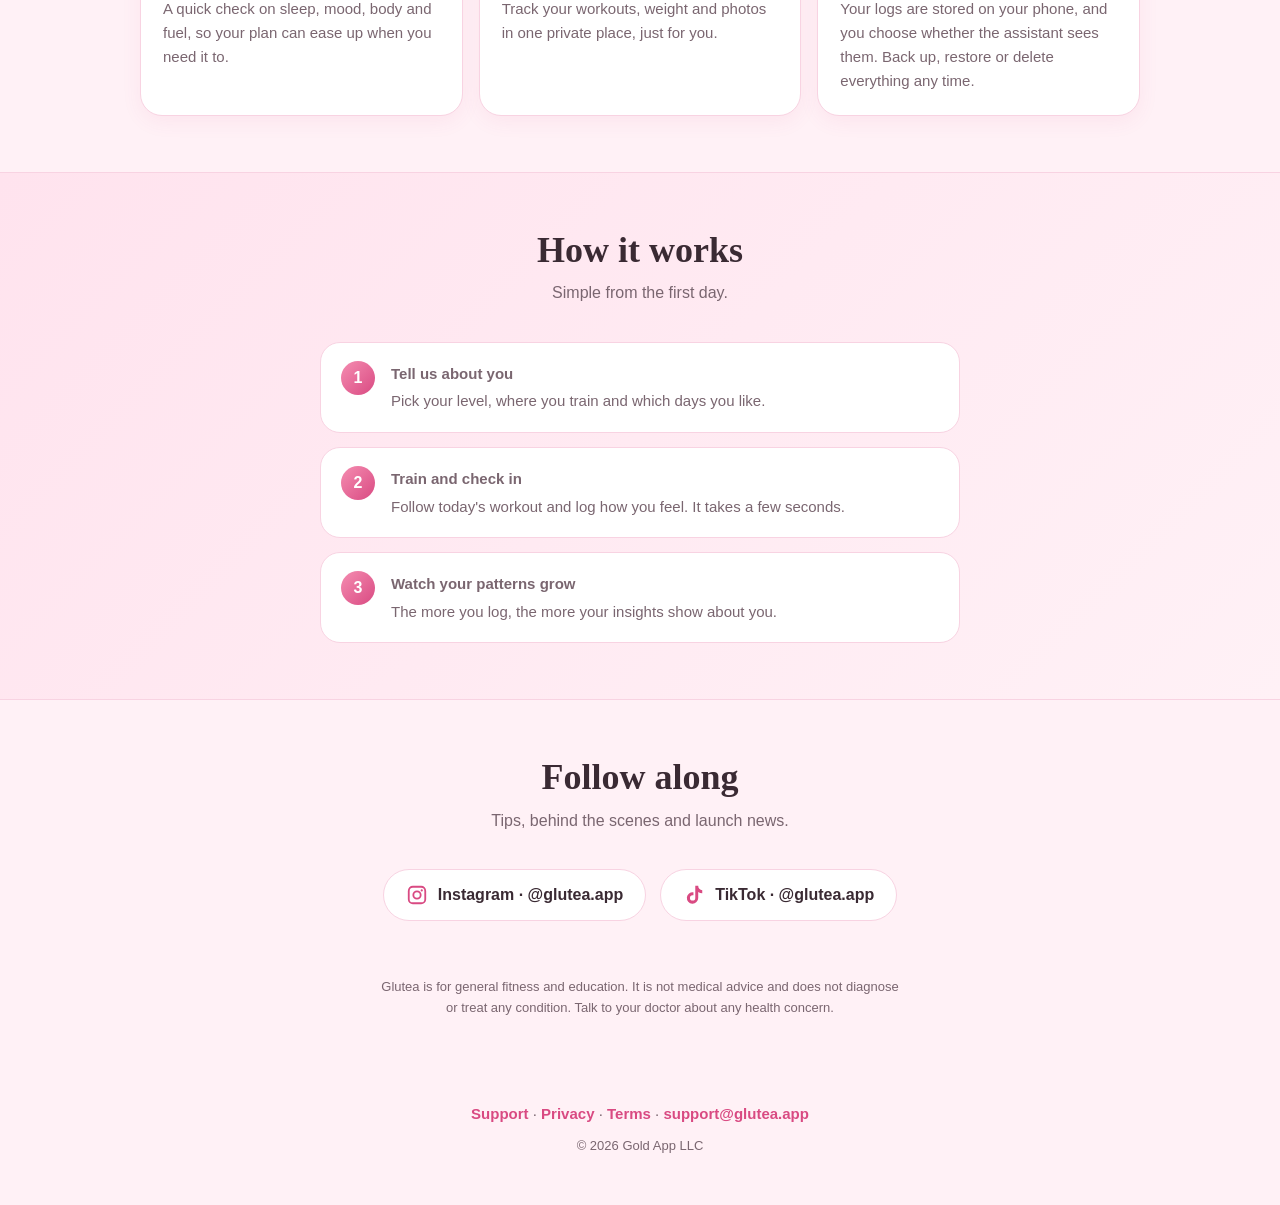
==== commit 2ee21120: "Instagram and TikTok handles at the top left Co-Authored-By: Claude Sonnet 5.5 <noreply@anthropic.co" ====
--- a/index.html
+++ b/index.html
@@ -21,7 +21,12 @@
   a:hover { text-decoration: underline; }
   .wrap { max-width: 1040px; margin: 0 auto; padding: 0 20px; }
 
-  .top { display: flex; justify-content: flex-end; padding: 16px 0 0; }
+  .top { display: flex; justify-content: space-between; align-items: center; gap: 10px; padding: 16px 0 0; }
+  .top-social { display: flex; align-items: center; gap: 8px; }
+  .top-social a { display: grid; place-items: center; width: 34px; height: 34px; border-radius: 50%; background: var(--card); border: 1.5px solid var(--soft); transition: transform .2s, border-color .2s; }
+  .top-social a:hover { transform: translateY(-2px); border-color: var(--pink); text-decoration: none; }
+  .top-social svg { width: 17px; height: 17px; fill: var(--pink); }
+  .top-social .handle { font-weight: 700; font-size: 13px; color: var(--ink); }
   .lang { border: 1.5px solid var(--soft); background: var(--card); color: var(--pink); font-weight: 700; font-size: 13px; padding: 7px 14px; border-radius: 999px; cursor: pointer; }
 
   /* hero */
@@ -93,7 +98,7 @@
 <div class="hero">
   <div class="hearts" aria-hidden="true"><span>♥</span><span>♥</span><span>♥</span><span>♥</span><span>♥</span><span>♥</span></div>
   <div class="wrap">
-    <div class="top"><button class="lang" id="lang" type="button" aria-label="Change language">ES · Español</button></div>
+    <div class="top"><div class="top-social"><a href="https://www.instagram.com/glutea.app/" aria-label="Instagram @glutea.app"><svg viewBox="0 0 24 24" aria-hidden="true"><path d="M7.5 2h9A5.5 5.5 0 0 1 22 7.5v9a5.5 5.5 0 0 1-5.5 5.5h-9A5.5 5.5 0 0 1 2 16.5v-9A5.5 5.5 0 0 1 7.5 2Zm0 2A3.5 3.5 0 0 0 4 7.5v9A3.5 3.5 0 0 0 7.5 20h9a3.5 3.5 0 0 0 3.5-3.5v-9A3.5 3.5 0 0 0 16.5 4h-9ZM12 7a5 5 0 1 1 0 10 5 5 0 0 1 0-10Zm0 2a3 3 0 1 0 0 6 3 3 0 0 0 0-6Zm5.2-3.2a1.2 1.2 0 1 1 0 2.4 1.2 1.2 0 0 1 0-2.4Z"/></svg></a><a href="https://www.tiktok.com/@glutea.app" aria-label="TikTok @glutea.app"><svg viewBox="0 0 24 24" aria-hidden="true"><path d="M16.6 2h-3.2v13.2a2.9 2.9 0 1 1-2.9-2.9c.3 0 .6 0 .9.1V9.1a6.2 6.2 0 1 0 5.2 6.1V8.6a7.8 7.8 0 0 0 4.4 1.4V6.8a4.6 4.6 0 0 1-4.4-4.8Z"/></svg></a><span class="handle">@glutea.app</span></div><button class="lang" id="lang" type="button" aria-label="Change language">ES · Español</button></div>
     <img class="wordmark" src="/assets/wordmark.png" alt="Glutea">
     <h1><span data-en>Strength that fits <em>your cycle</em></span><span data-es>Fuerza que se adapta a <em>tu ciclo</em></span></h1>
     <p class="lead"><span data-en>Glute workouts for women, with simple cycle tracking and an assistant that answers your questions in plain words.</span><span data-es>Rutinas de glúteos para mujeres, con seguimiento sencillo del ciclo y un asistente que responde tus preguntas con palabras claras.</span></p>
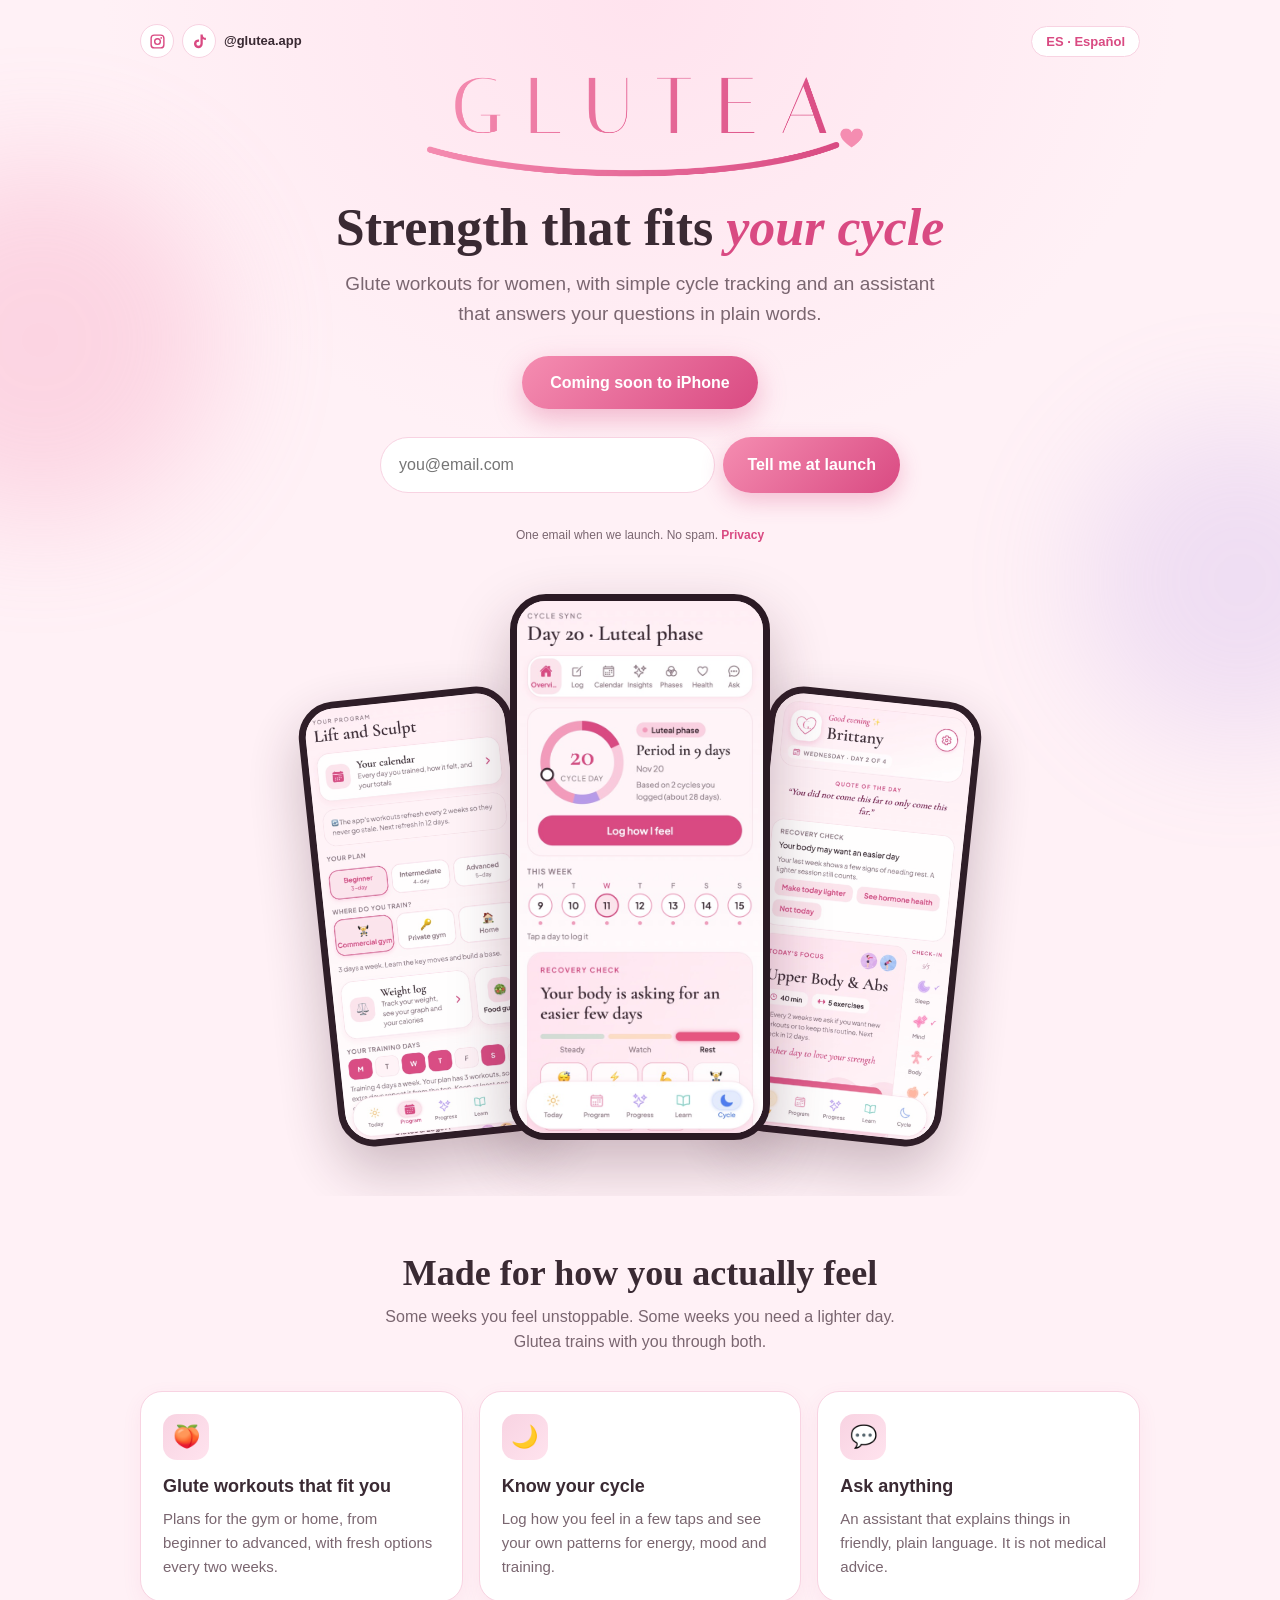
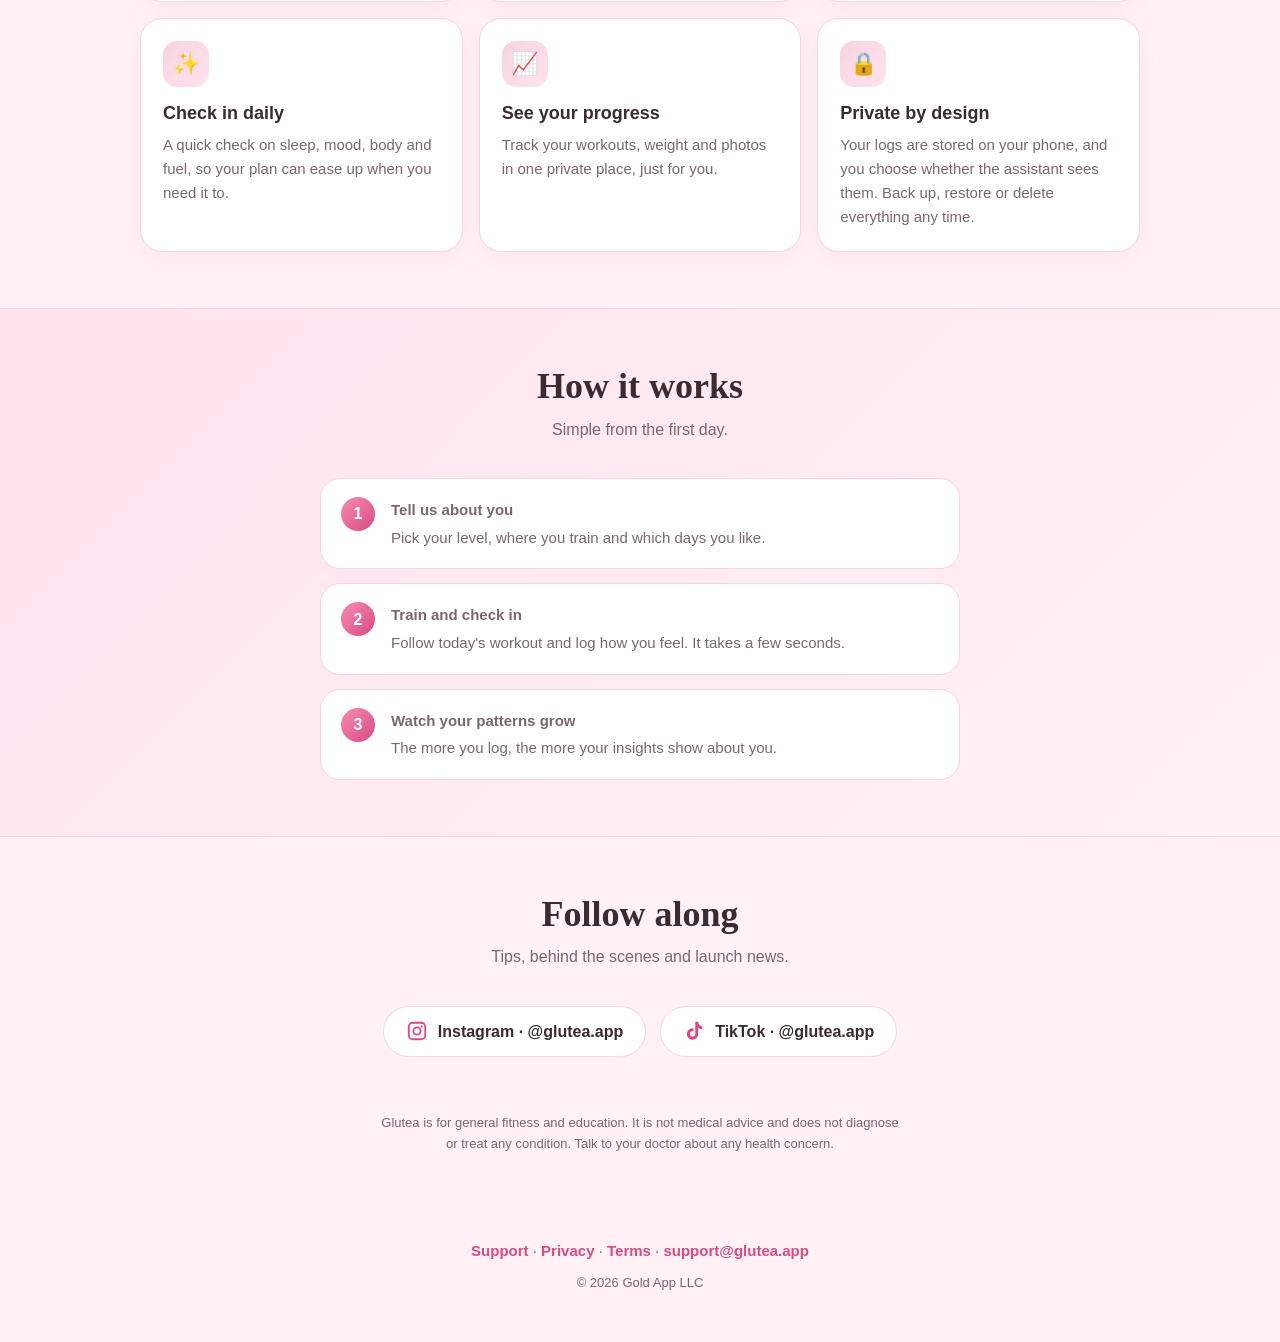
==== commit fe33af8a: "Waitlist form on the home page and waitlist line in the privacy policy Not live until the waitlist t" ====
--- a/index.html
+++ b/index.html
@@ -89,6 +89,18 @@
 
   .reveal { opacity: 0; transform: translateY(22px); transition: opacity .7s ease, transform .7s ease; }
   .reveal.in { opacity: 1; transform: none; }
+
+  /* waitlist */
+  .wait { max-width: 520px; margin: 28px auto 0; }
+  .wait form { display: flex; gap: 8px; flex-wrap: wrap; justify-content: center; }
+  .wait input[type=email] { flex: 1 1 240px; min-width: 0; font: inherit; padding: 14px 18px; border-radius: 999px; border: 1.5px solid var(--soft); background: var(--card); color: var(--ink); }
+  .wait input[type=email]:focus { outline: none; border-color: var(--pink); }
+  .wait button { font: inherit; font-weight: 700; padding: 14px 24px; border: 0; border-radius: 999px; color: #fff; cursor: pointer; background: linear-gradient(135deg, var(--pink2), var(--pink)); box-shadow: 0 8px 22px rgba(217, 74, 130, .3); }
+  .wait button[disabled] { opacity: .6; cursor: default; }
+  .wait .hp { position: absolute; left: -9999px; width: 1px; height: 1px; opacity: 0; }
+  .wait .msg { margin: 10px 0 0; min-height: 1.4em; font-size: 14px; color: var(--muted); }
+  .wait .msg.ok { color: var(--pink); font-weight: 600; }
+  .wait .fine { font-size: 12px; color: var(--muted); margin-top: 4px; }
   @media (prefers-reduced-motion: reduce) { .float, .hearts span { animation: none !important; } .reveal { opacity: 1; transform: none; transition: none; } html { scroll-behavior: auto; } }
   @media (max-width: 560px) { .phone { width: 36vw; border-width: 5px; border-radius: 26px; } .phone.side { width: 28vw; } .phone.left { transform: translateX(14px) rotate(-5deg); } .phone.right { transform: translateX(-14px) rotate(5deg); } .lead { font-size: 17px; } }
 </style>
@@ -103,6 +115,15 @@
     <h1><span data-en>Strength that fits <em>your cycle</em></span><span data-es>Fuerza que se adapta a <em>tu ciclo</em></span></h1>
     <p class="lead"><span data-en>Glute workouts for women, with simple cycle tracking and an assistant that answers your questions in plain words.</span><span data-es>Rutinas de glúteos para mujeres, con seguimiento sencillo del ciclo y un asistente que responde tus preguntas con palabras claras.</span></p>
     <span class="soon"><span data-en>Coming soon to iPhone</span><span data-es>Muy pronto en iPhone</span></span>
+    <div class="wait">
+      <form id="wait" novalidate>
+        <input type="email" id="wemail" name="email" required autocomplete="email" inputmode="email" maxlength="254" placeholder="you@email.com" aria-label="Email">
+        <input class="hp" type="text" id="whp" name="company" tabindex="-1" autocomplete="off" aria-hidden="true">
+        <button type="submit" id="wbtn"><span data-en>Tell me at launch</span><span data-es>Avísame al lanzamiento</span></button>
+      </form>
+      <p class="msg" id="wmsg" role="status" aria-live="polite"></p>
+      <p class="fine"><span data-en>One email when we launch. No spam. <a href="/privacy/">Privacy</a></span><span data-es>Un solo correo cuando lancemos. Sin spam. <a href="/privacy/">Privacidad</a></span></p>
+    </div>
 
     <div class="phones">
       <div class="phone side left float" style="animation-delay:.6s"><img data-en src="/assets/shots/program.jpg" alt="The Glutea program screen"><img data-es src="/assets/shots/program-es.jpg" alt="La pantalla de programa de Glutea"></div>
@@ -166,6 +187,22 @@
     var saved = null; try { saved = localStorage.getItem('glutea-lang'); } catch (e) {}
     set(saved || ((navigator.language || 'en').toLowerCase().indexOf('es') === 0 ? 'es' : 'en'));
     btn.addEventListener('click', function () { set(body.getAttribute('data-lang') === 'en' ? 'es' : 'en'); });
+
+    // Launch waitlist: one POST to our own Supabase table. The key below is the public "anon" key (safe to ship); it can only add rows.
+    var form = document.getElementById('wait'), msg = document.getElementById('wmsg'), wbtn = document.getElementById('wbtn');
+    var T = { en: { ok: 'You are on the list. Thank you!', dup: 'You are already on the list. Thank you!', bad: 'Please enter a valid email.', err: 'Something went wrong. Please try again in a minute.' }, es: { ok: '¡Ya estás en la lista! Gracias.', dup: 'Ya estás en la lista. ¡Gracias!', bad: 'Escribe un correo válido.', err: 'Algo salió mal. Inténtalo de nuevo en un minuto.' } };
+    function say(k, ok) { msg.className = 'msg' + (ok ? ' ok' : ''); msg.textContent = T[body.getAttribute('data-lang')][k]; }
+    form.addEventListener('submit', function (e) {
+      e.preventDefault();
+      var email = document.getElementById('wemail').value.trim();
+      if (document.getElementById('whp').value) { say('ok', true); return; }
+      if (!/^[^@\s]+@[^@\s]+\.[^@\s]+$/.test(email) || email.length > 254) { say('bad'); return; }
+      wbtn.disabled = true;
+      fetch('https://ihacmfqsghmslkwewxjs.supabase.co/rest/v1/waitlist', { method: 'POST', headers: { 'Content-Type': 'application/json', apikey: 'eyJhbGciOiJIUzI1NiIsInR5cCI6IkpXVCJ9.eyJpc3MiOiJzdXBhYmFzZSIsInJlZiI6ImloYWNtZnFzZ2htc2xrd2V3eGpzIiwicm9sZSI6ImFub24iLCJpYXQiOjE3OTM5Mjg2NzYsImV4cCI6MjEwOTUwNDY3Nn0.McFa8Lf-VLbdVpdeEuplPlywwjLJ9vN3QwhDTUCkvzM', Authorization: 'Bearer eyJhbGciOiJIUzI1NiIsInR5cCI6IkpXVCJ9.eyJpc3MiOiJzdXBhYmFzZSIsInJlZiI6ImloYWNtZnFzZ2htc2xrd2V3eGpzIiwicm9sZSI6ImFub24iLCJpYXQiOjE3OTM5Mjg2NzYsImV4cCI6MjEwOTUwNDY3Nn0.McFa8Lf-VLbdVpdeEuplPlywwjLJ9vN3QwhDTUCkvzM', Prefer: 'return=minimal' }, body: JSON.stringify({ email: email, lang: body.getAttribute('data-lang') }) })
+        .then(function (r) { if (r.status === 201 || r.status === 204) { say('ok', true); form.reset(); } else if (r.status === 409) { say('dup', true); } else { say('err'); } })
+        .catch(function () { say('err'); })
+        .then(function () { wbtn.disabled = false; });
+    });
     var els = document.querySelectorAll('.reveal');
     if ('IntersectionObserver' in window) {
       var io = new IntersectionObserver(function (es) { es.forEach(function (e) { if (e.isIntersecting) { e.target.classList.add('in'); io.unobserve(e.target); } }); }, { threshold: 0.12 });
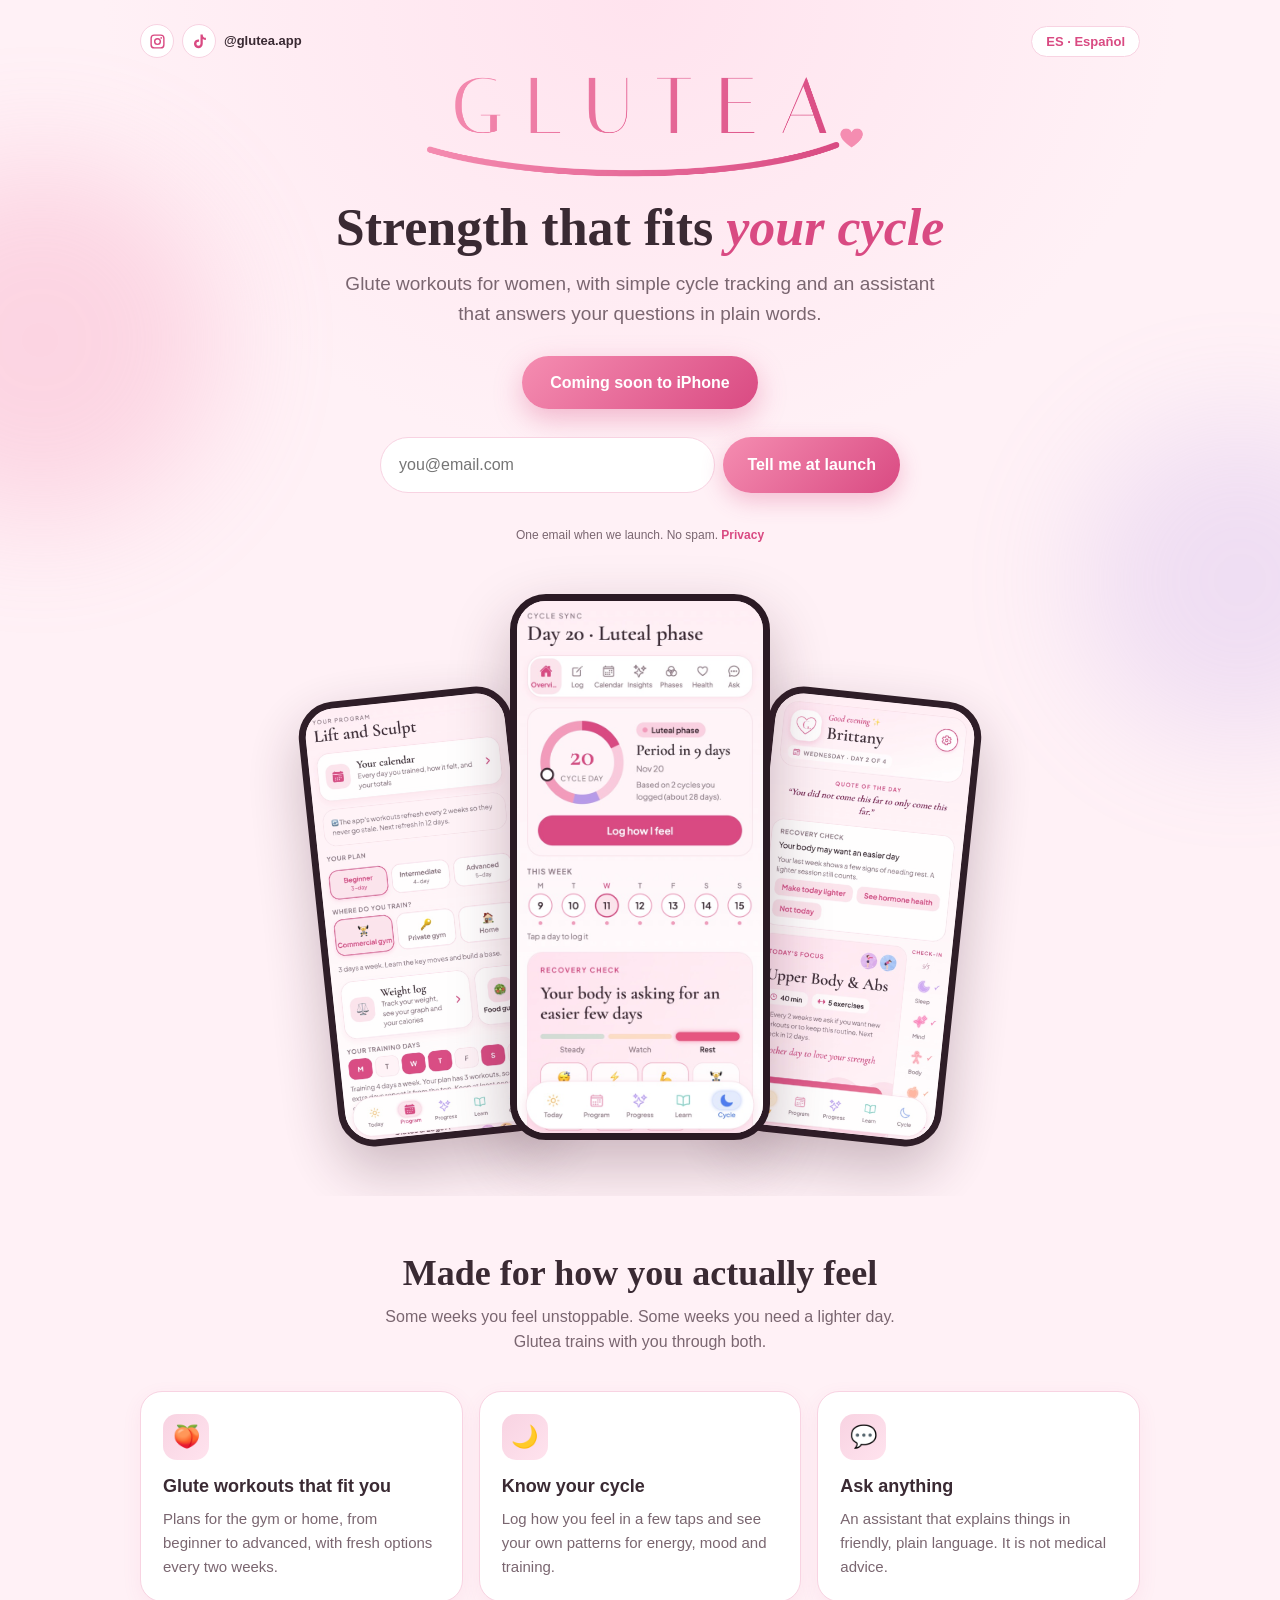
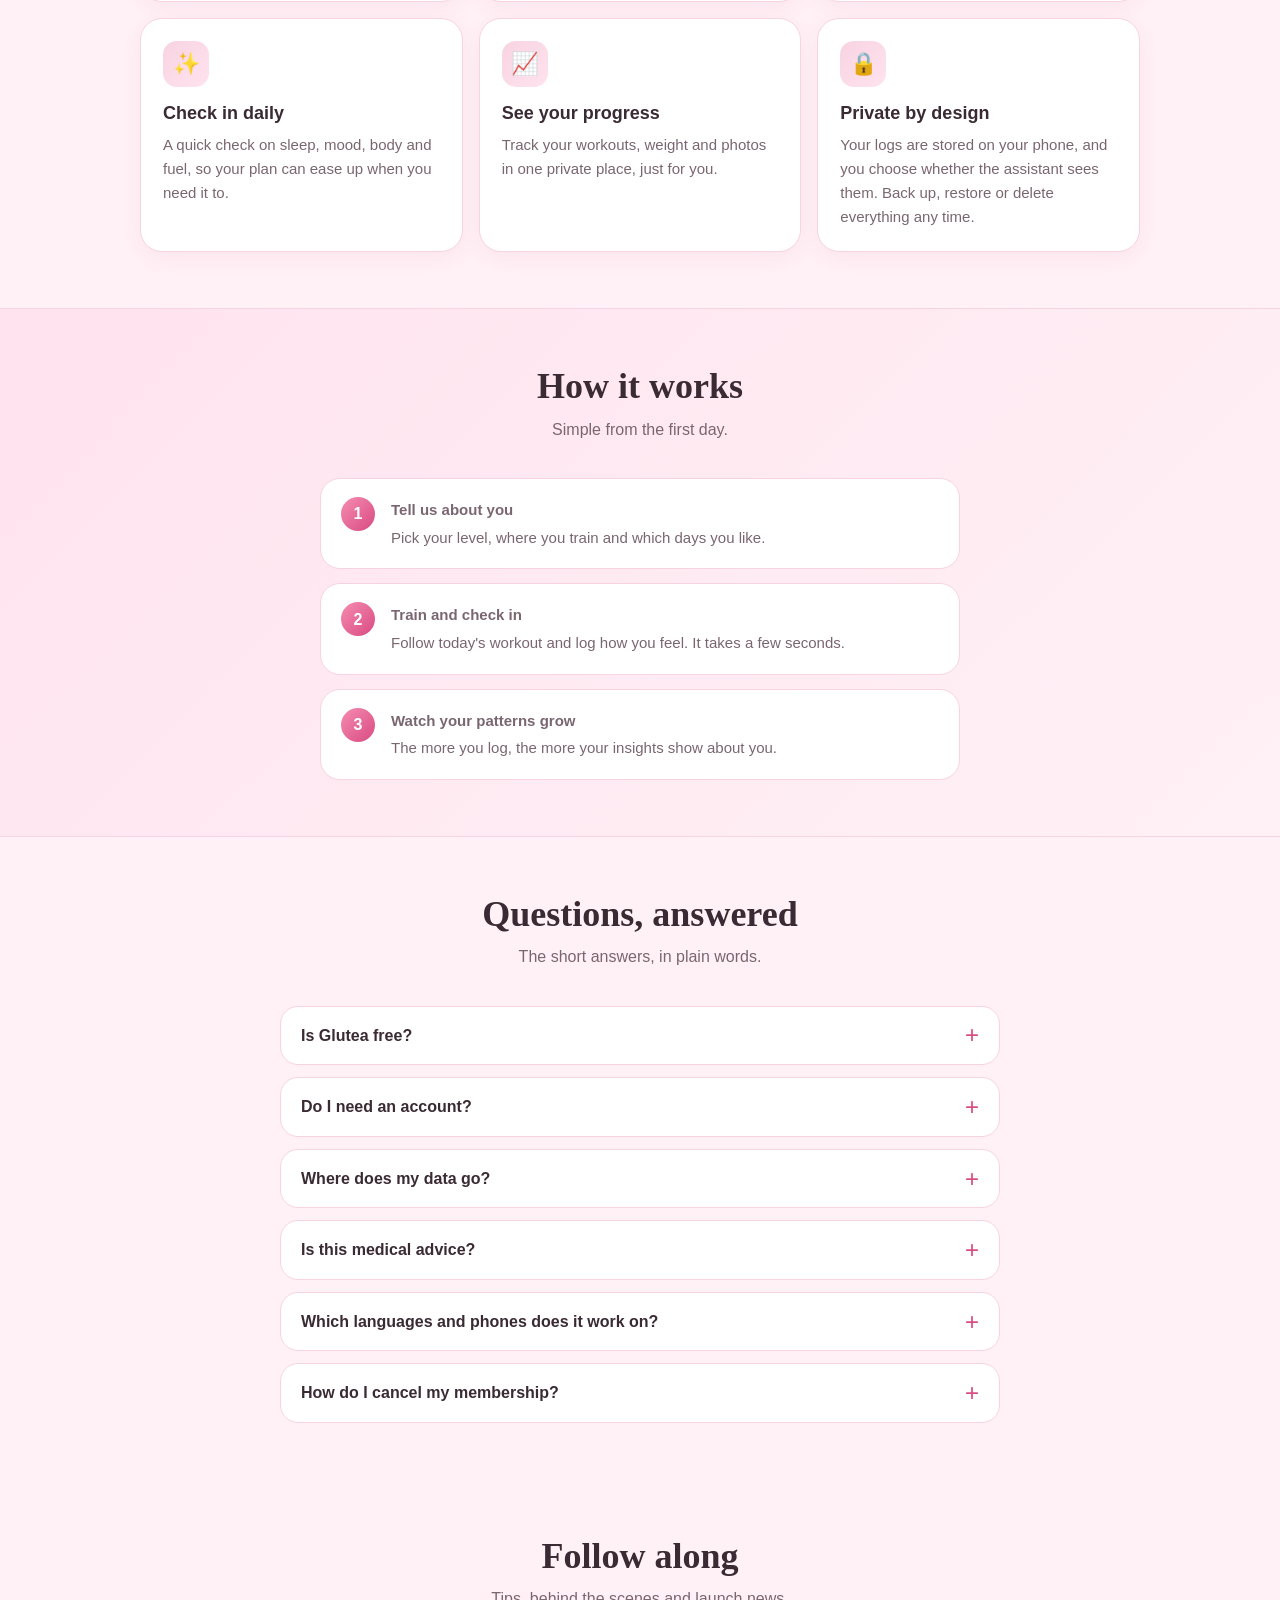
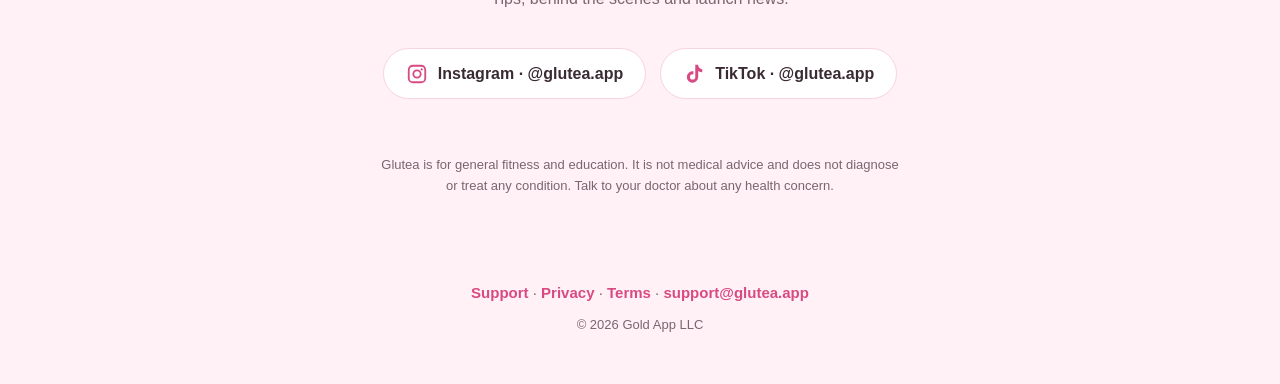
==== commit 22433f6e: "Homepage: FAQ, share image, launch switch with App Store badge - Add bilingual FAQ section - New 120" ====
--- a/index.html
+++ b/index.html
@@ -9,7 +9,17 @@
 <link rel="apple-touch-icon" href="/assets/icon.png">
 <meta property="og:title" content="Glutea · Strength that fits your cycle">
 <meta property="og:description" content="Glute workouts that fit your cycle. Coming soon to iPhone.">
-<meta property="og:image" content="https://glutea.app/assets/icon.png">
+<meta property="og:type" content="website">
+<meta property="og:url" content="https://glutea.app/">
+<meta property="og:site_name" content="Glutea">
+<meta property="og:image" content="https://glutea.app/assets/og-image.png">
+<meta property="og:image:width" content="1200">
+<meta property="og:image:height" content="630">
+<meta property="og:image:alt" content="Glutea: strength that fits your cycle. Glute workouts for women on iPhone.">
+<meta name="twitter:card" content="summary_large_image">
+<meta name="twitter:title" content="Glutea · Strength that fits your cycle">
+<meta name="twitter:description" content="Glute workouts that fit your cycle. Coming soon to iPhone.">
+<meta name="twitter:image" content="https://glutea.app/assets/og-image.png">
 <style>
   :root { --bg: #FFF1F6; --bg2: #FFE3EE; --card: #FFFFFF; --ink: #3A2A33; --muted: #7A6670; --pink: #D94A82; --pink2: #F58DB1; --soft: #F8D3E2; --gold: #F2B84B; --frame: #2B1A24; }
   @media (prefers-color-scheme: dark) { :root { --bg: #1B1015; --bg2: #2A1620; --card: #26161D; --ink: #F7E8EF; --muted: #BFA3B0; --pink: #F58DB1; --pink2: #D94A82; --soft: #4A2837; --frame: #0E070A; } }
@@ -41,6 +51,25 @@
   .lead { color: var(--muted); font-size: 19px; max-width: 32em; margin: 0 auto 26px; }
   .soon { display: inline-block; background: linear-gradient(135deg, var(--pink2), var(--pink)); color: #fff; font-weight: 700; padding: 14px 28px; border-radius: 999px; box-shadow: 0 10px 28px rgba(217, 74, 130, .35); }
   .soon small { display: block; font-weight: 500; opacity: .9; font-size: 12px; }
+
+  /* launch switch: body[data-live="no"] shows "coming soon" + waitlist; "yes" shows the App Store badge */
+  [data-live="no"] .live-only, [data-live="yes"] .soon-only { display: none !important; }
+  .badge { display: inline-block; line-height: 0; }
+  .badge:hover { text-decoration: none; transform: translateY(-2px); }
+  .badge img { height: 54px; width: auto; display: block; }
+  .live-only .fine { margin-top: 12px; font-size: 13px; color: var(--muted); }
+
+  /* faq */
+  .faq { max-width: 720px; margin: 0 auto; display: grid; gap: 12px; }
+  .faq details { background: var(--card); border: 1px solid var(--soft); border-radius: 18px; padding: 0 20px; transition: box-shadow .25s ease; }
+  .faq details[open] { box-shadow: 0 10px 26px rgba(217, 74, 130, .12); }
+  .faq summary { cursor: pointer; list-style: none; font-weight: 700; padding: 16px 28px 16px 0; position: relative; }
+  .faq summary::-webkit-details-marker { display: none; }
+  .faq summary::after { content: "+"; position: absolute; right: 0; top: 50%; translate: 0 -50%; font-size: 24px; font-weight: 500; color: var(--pink); line-height: 1; }
+  .faq details[open] summary::after { content: "\2212"; }
+  .faq summary:focus-visible { outline: 2px solid var(--pink); outline-offset: 4px; border-radius: 8px; }
+  .faq .ans { margin: 0 0 16px; color: var(--muted); font-size: 15px; }
+  .faq .ans a { font-weight: 600; }
 
   /* phones */
   .phones { display: flex; justify-content: center; align-items: flex-end; gap: 0; margin: 48px auto 0; }
@@ -105,7 +134,7 @@
   @media (max-width: 560px) { .phone { width: 36vw; border-width: 5px; border-radius: 26px; } .phone.side { width: 28vw; } .phone.left { transform: translateX(14px) rotate(-5deg); } .phone.right { transform: translateX(-14px) rotate(5deg); } .lead { font-size: 17px; } }
 </style>
 </head>
-<body data-lang="en">
+<body data-lang="en" data-live="no">
 
 <div class="hero">
   <div class="hearts" aria-hidden="true"><span>♥</span><span>♥</span><span>♥</span><span>♥</span><span>♥</span><span>♥</span></div>
@@ -114,8 +143,14 @@
     <img class="wordmark" src="/assets/wordmark.png" alt="Glutea">
     <h1><span data-en>Strength that fits <em>your cycle</em></span><span data-es>Fuerza que se adapta a <em>tu ciclo</em></span></h1>
     <p class="lead"><span data-en>Glute workouts for women, with simple cycle tracking and an assistant that answers your questions in plain words.</span><span data-es>Rutinas de glúteos para mujeres, con seguimiento sencillo del ciclo y un asistente que responde tus preguntas con palabras claras.</span></p>
-    <span class="soon"><span data-en>Coming soon to iPhone</span><span data-es>Muy pronto en iPhone</span></span>
-    <div class="wait">
+    <!-- AT LAUNCH: set data-live="yes" on <body> and put the real App Store link in the two "badge" hrefs below. -->
+    <div class="live-only">
+      <a class="badge" href="APP_STORE_URL_HERE" data-en><img src="/assets/badges/app-store-en.svg" alt="Download on the App Store" width="162" height="54"></a>
+      <a class="badge" href="APP_STORE_URL_HERE" data-es><img src="/assets/badges/app-store-es.svg" alt="Descárgala en el App Store" width="162" height="54"></a>
+      <p class="fine"><span data-en>Free to start. For iPhone.</span><span data-es>Gratis para empezar. Para iPhone.</span></p>
+    </div>
+    <span class="soon soon-only"><span data-en>Coming soon to iPhone</span><span data-es>Muy pronto en iPhone</span></span>
+    <div class="wait soon-only">
       <form id="wait" novalidate>
         <input type="email" id="wemail" name="email" required autocomplete="email" inputmode="email" maxlength="254" placeholder="you@email.com" aria-label="Email">
         <input class="hp" type="text" id="whp" name="company" tabindex="-1" autocomplete="off" aria-hidden="true">
@@ -156,6 +191,21 @@
       <div class="step reveal"><div><b><span data-en>Tell us about you</span><span data-es>Cuéntanos de ti</span></b><span><span data-en>Pick your level, where you train and which days you like.</span><span data-es>Elige tu nivel, dónde entrenas y qué días prefieres.</span></span></div></div>
       <div class="step reveal"><div><b><span data-en>Train and check in</span><span data-es>Entrena y revisa tu día</span></b><span><span data-en>Follow today's workout and log how you feel. It takes a few seconds.</span><span data-es>Sigue el entrenamiento de hoy y anota cómo te sientes. Toma unos segundos.</span></span></div></div>
       <div class="step reveal"><div><b><span data-en>Watch your patterns grow</span><span data-es>Mira crecer tus patrones</span></b><span><span data-en>The more you log, the more your insights show about you.</span><span data-es>Mientras más anotas, más te muestran tus resultados.</span></span></div></div>
+    </div>
+  </div>
+</section>
+
+<section id="faq">
+  <div class="wrap">
+    <h2 class="reveal"><span data-en>Questions, answered</span><span data-es>Preguntas frecuentes</span></h2>
+    <p class="sub reveal"><span data-en>The short answers, in plain words.</span><span data-es>Las respuestas cortas, con palabras claras.</span></p>
+    <div class="faq">
+      <details class="reveal"><summary><span data-en>Is Glutea free?</span><span data-es>¿Glutea es gratis?</span></summary><p class="ans"><span data-en>You can start for free. The free version includes your first training day each week, workout and cycle logging, your progress and records, the muscle guide, a sample of the exercise library and 3 assistant questions a week. Membership unlocks every training day, the full library, ready-made home workouts, the plan builder, insights, health checks and more. It is $9.99 a month or $59.99 a year.</span><span data-es>Puedes empezar gratis. La versión gratis incluye tu primer día de entrenamiento de cada semana, el registro de entrenamientos y del ciclo, tu progreso y récords, la guía de músculos, una muestra de la biblioteca de ejercicios y 3 preguntas al asistente por semana. La membresía desbloquea todos los días de entrenamiento, la biblioteca completa, rutinas listas para la casa, el creador de planes, los análisis, las revisiones de salud y más. Cuesta $9.99 al mes o $59.99 al año.</span></p></details>
+      <details class="reveal"><summary><span data-en>Do I need an account?</span><span data-es>¿Necesito una cuenta?</span></summary><p class="ans"><span data-en>No. You can use Glutea without making an account. If you want, you can sign in to keep an optional private backup of your logs, and you can turn it off any time.</span><span data-es>No. Puedes usar Glutea sin crear una cuenta. Si quieres, puedes iniciar sesión para guardar un respaldo privado y opcional de tus registros, y puedes apagarlo cuando quieras.</span></p></details>
+      <details class="reveal"><summary><span data-en>Where does my data go?</span><span data-es>¿A dónde van mis datos?</span></summary><p class="ans"><span data-en>Your logs, check-ins, workouts and photos are stored on your phone. When you use the assistant or the body scan, your question or photo is processed for that one request and is not stored by us. You can back up, restore or delete everything in Settings. Read the full <a href="/privacy/">Privacy Policy</a>.</span><span data-es>Tus registros, revisiones diarias, entrenamientos y fotos se guardan en tu teléfono. Cuando usas el asistente o el escaneo corporal, tu pregunta o foto se procesa solo para esa solicitud y nosotros no la guardamos. Puedes respaldar, restaurar o borrar todo en Ajustes. Lee la <a href="/privacy/">Política de privacidad</a> completa.</span></p></details>
+      <details class="reveal"><summary><span data-en>Is this medical advice?</span><span data-es>¿Esto es consejo médico?</span></summary><p class="ans"><span data-en>No. Glutea is for general fitness and education. It does not diagnose or treat any condition, and the assistant is not a doctor. Please talk to your doctor about any health concern.</span><span data-es>No. Glutea es para ejercicio general y educación. No diagnostica ni trata ninguna condición, y el asistente no es un médico. Habla con tu médico sobre cualquier inquietud de salud.</span></p></details>
+      <details class="reveal"><summary><span data-en>Which languages and phones does it work on?</span><span data-es>¿En qué idiomas y teléfonos funciona?</span></summary><p class="ans"><span data-en>Glutea works in English and Spanish, and it is made for iPhone.</span><span data-es>Glutea funciona en inglés y en español, y está hecha para iPhone.</span></p></details>
+      <details class="reveal"><summary><span data-en>How do I cancel my membership?</span><span data-es>¿Cómo cancelo mi membresía?</span></summary><p class="ans"><span data-en>On your iPhone, open Settings, tap your name, then Subscriptions, and choose Glutea. You can also open it from Settings inside the app. Questions? Write to <a href="mailto:support@glutea.app">support@glutea.app</a>.</span><span data-es>En tu iPhone, abre Ajustes, toca tu nombre, luego Suscripciones y elige Glutea. También puedes abrirlo desde Ajustes dentro de la app. ¿Preguntas? Escribe a <a href="mailto:support@glutea.app">support@glutea.app</a>.</span></p></details>
     </div>
   </div>
 </section>
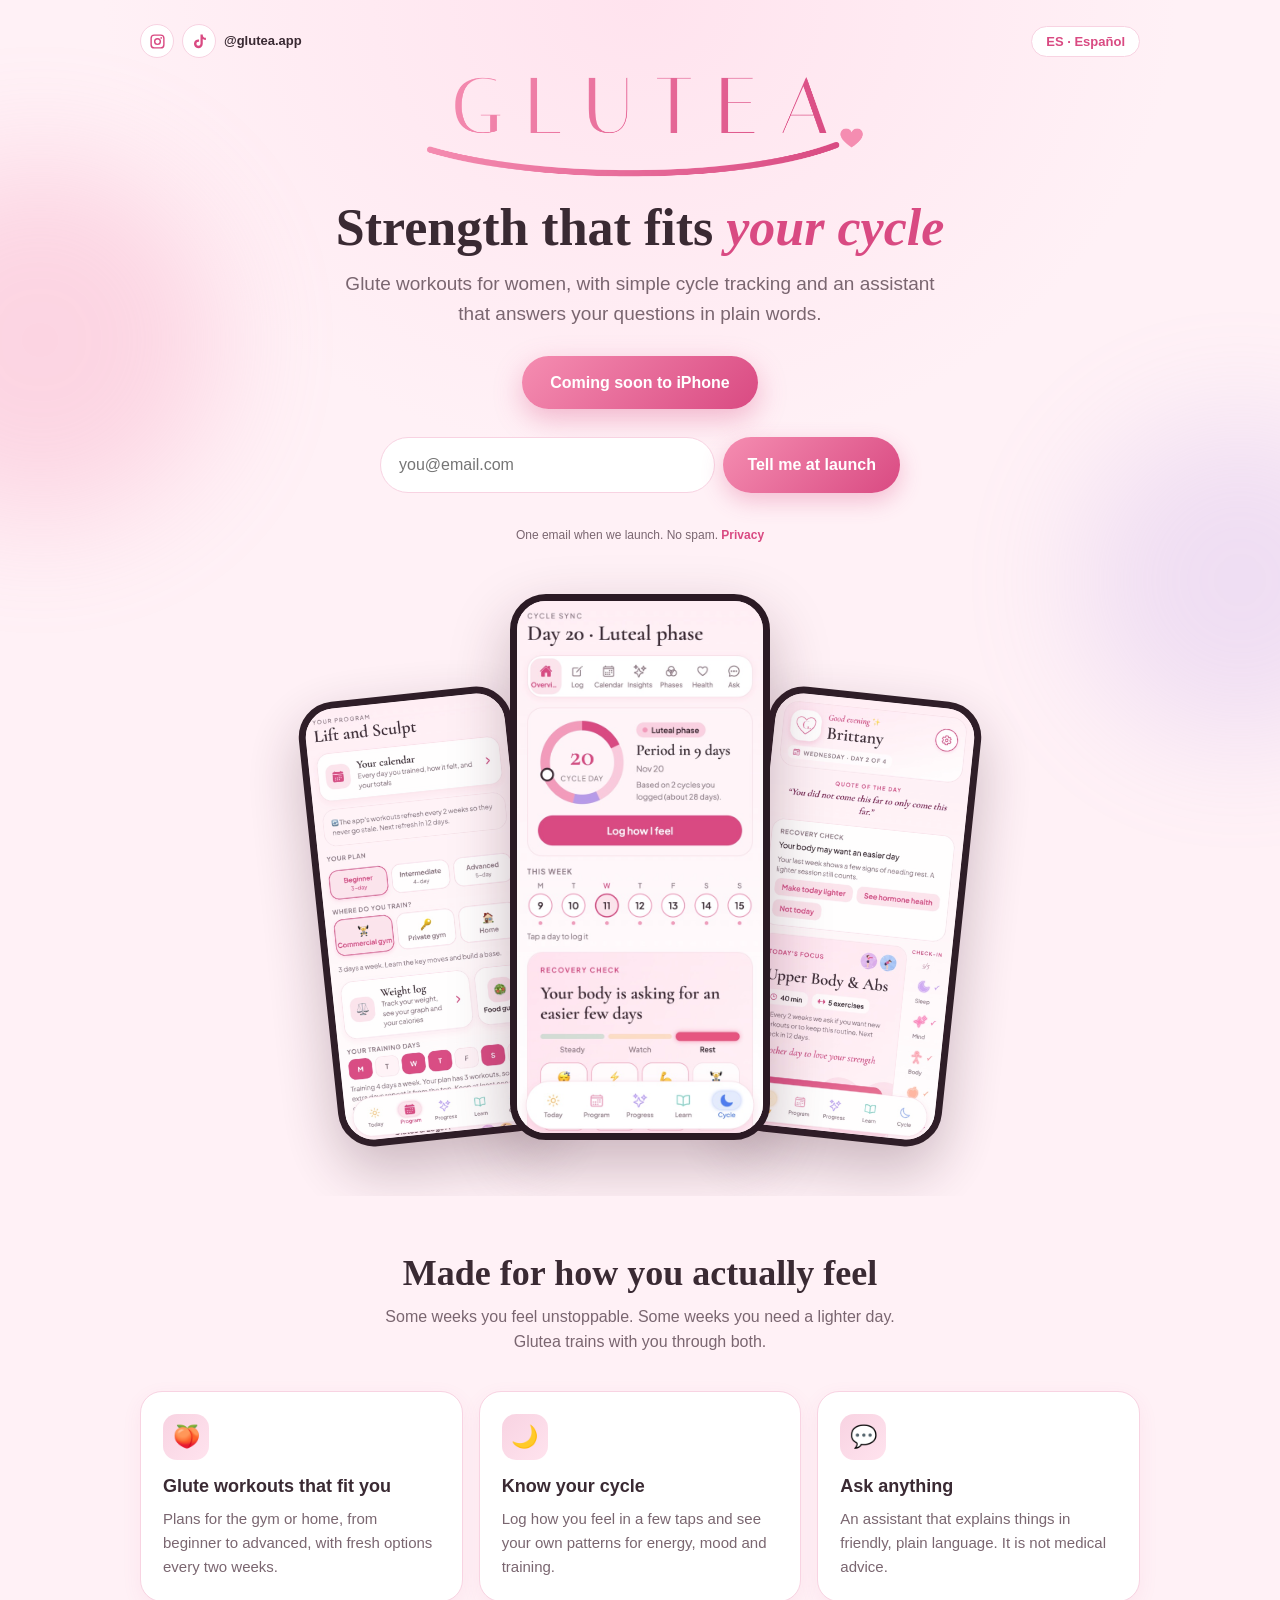
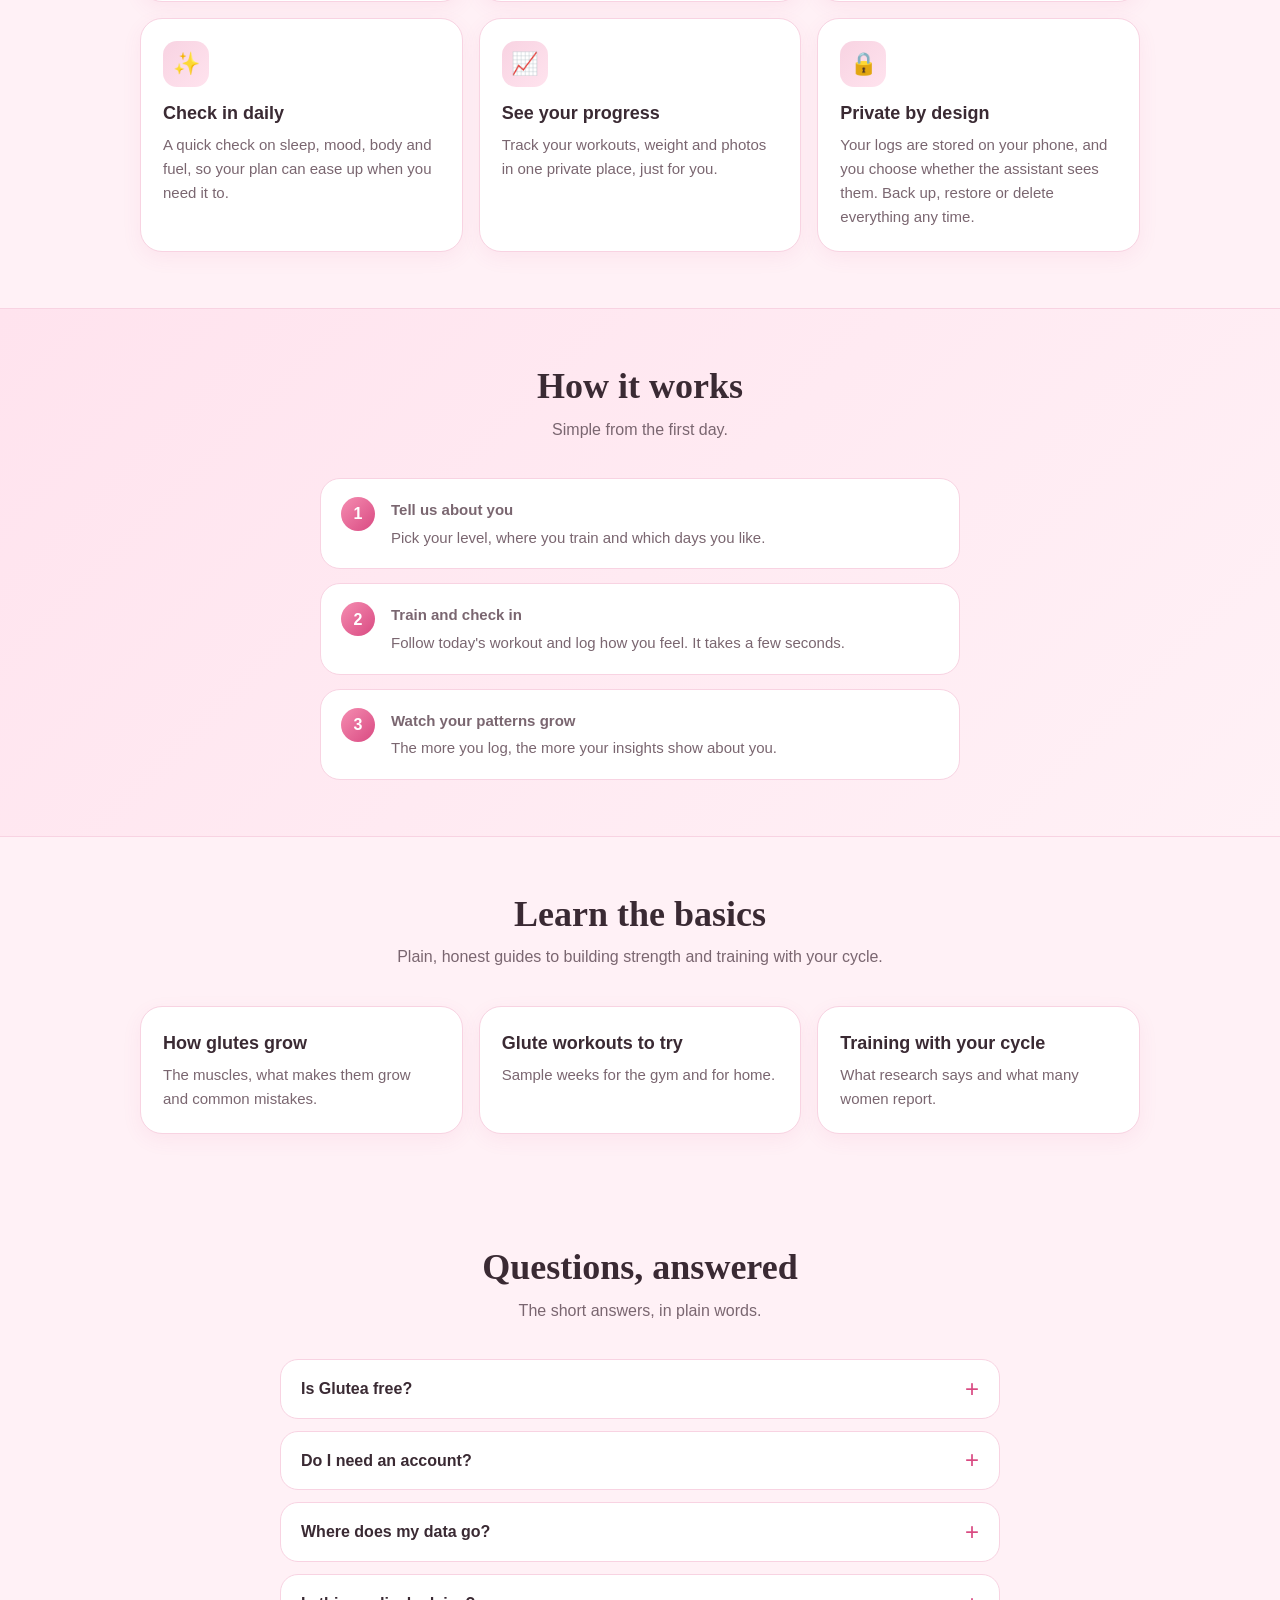
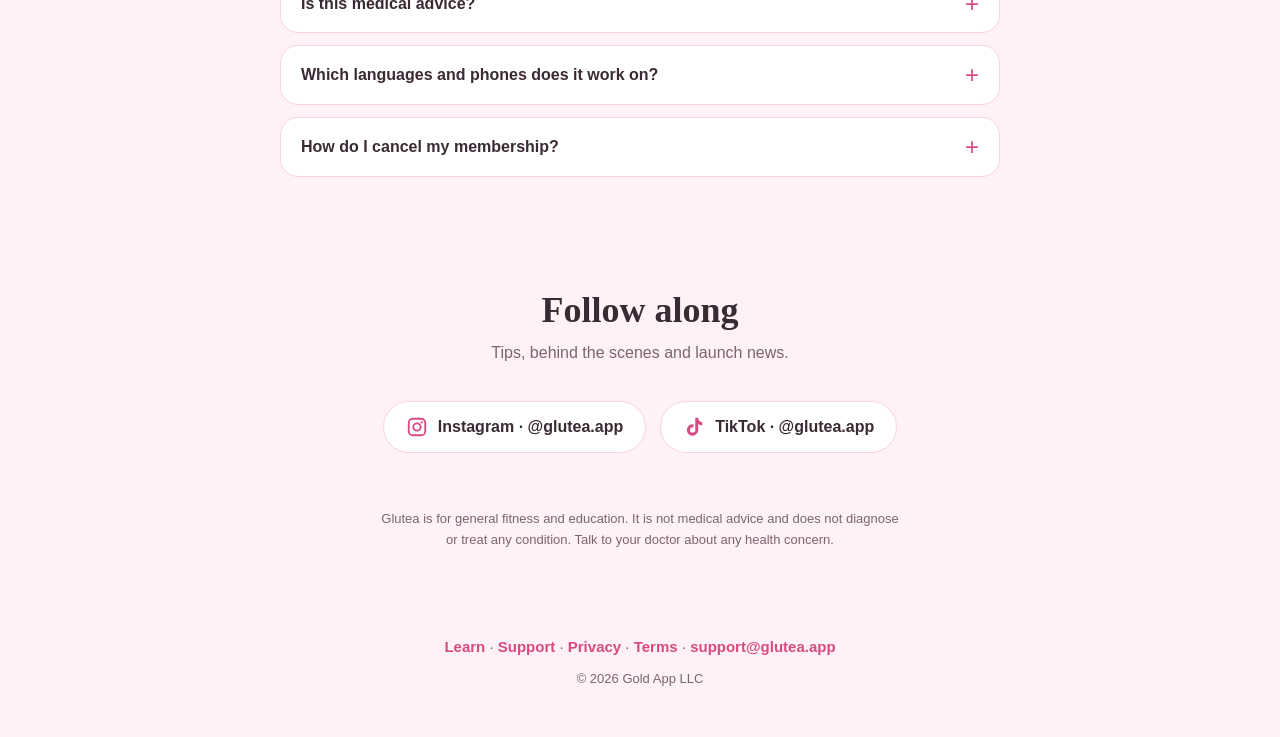
==== commit fb5722c3: "Add Learn section: glute basics, sample workouts, training with your cycle - /learn/ hub plus three " ====
--- a/index.html
+++ b/index.html
@@ -195,6 +195,18 @@
   </div>
 </section>
 
+<section id="learn">
+  <div class="wrap">
+    <h2 class="reveal"><span data-en>Learn the basics</span><span data-es>Aprende lo básico</span></h2>
+    <p class="sub reveal"><span data-en>Plain, honest guides to building strength and training with your cycle.</span><span data-es>Guías claras y honestas para ganar fuerza y entrenar con tu ciclo.</span></p>
+    <div class="grid">
+      <a class="card reveal" href="/learn/build-your-glutes/" style="display:block;color:inherit;font-weight:400"><h3><span data-en>How glutes grow</span><span data-es>Cómo crecen los glúteos</span></h3><p><span data-en>The muscles, what makes them grow and common mistakes.</span><span data-es>Los músculos, qué los hace crecer y los errores comunes.</span></p></a>
+      <a class="card reveal" href="/learn/glute-workouts/" style="display:block;color:inherit;font-weight:400"><h3><span data-en>Glute workouts to try</span><span data-es>Rutinas de glúteos para probar</span></h3><p><span data-en>Sample weeks for the gym and for home.</span><span data-es>Semanas de ejemplo para el gimnasio y la casa.</span></p></a>
+      <a class="card reveal" href="/learn/training-with-your-cycle/" style="display:block;color:inherit;font-weight:400"><h3><span data-en>Training with your cycle</span><span data-es>Entrenar con tu ciclo</span></h3><p><span data-en>What research says and what many women report.</span><span data-es>Lo que dice la investigación y lo que cuentan muchas mujeres.</span></p></a>
+    </div>
+  </div>
+</section>
+
 <section id="faq">
   <div class="wrap">
     <h2 class="reveal"><span data-en>Questions, answered</span><span data-es>Preguntas frecuentes</span></h2>
@@ -226,7 +238,7 @@
 </section>
 
 <footer>
-  <div class="links"><a href="/support/"><span data-en>Support</span><span data-es>Soporte</span></a> · <a href="/privacy/"><span data-en>Privacy</span><span data-es>Privacidad</span></a> · <a href="/terms/"><span data-en>Terms</span><span data-es>Términos</span></a> · <a href="mailto:support@glutea.app">support@glutea.app</a></div>
+  <div class="links"><a href="/learn/"><span data-en>Learn</span><span data-es>Aprende</span></a> · <a href="/support/"><span data-en>Support</span><span data-es>Soporte</span></a> · <a href="/privacy/"><span data-en>Privacy</span><span data-es>Privacidad</span></a> · <a href="/terms/"><span data-en>Terms</span><span data-es>Términos</span></a> · <a href="mailto:support@glutea.app">support@glutea.app</a></div>
   © 2026 Gold App LLC
 </footer>
 
